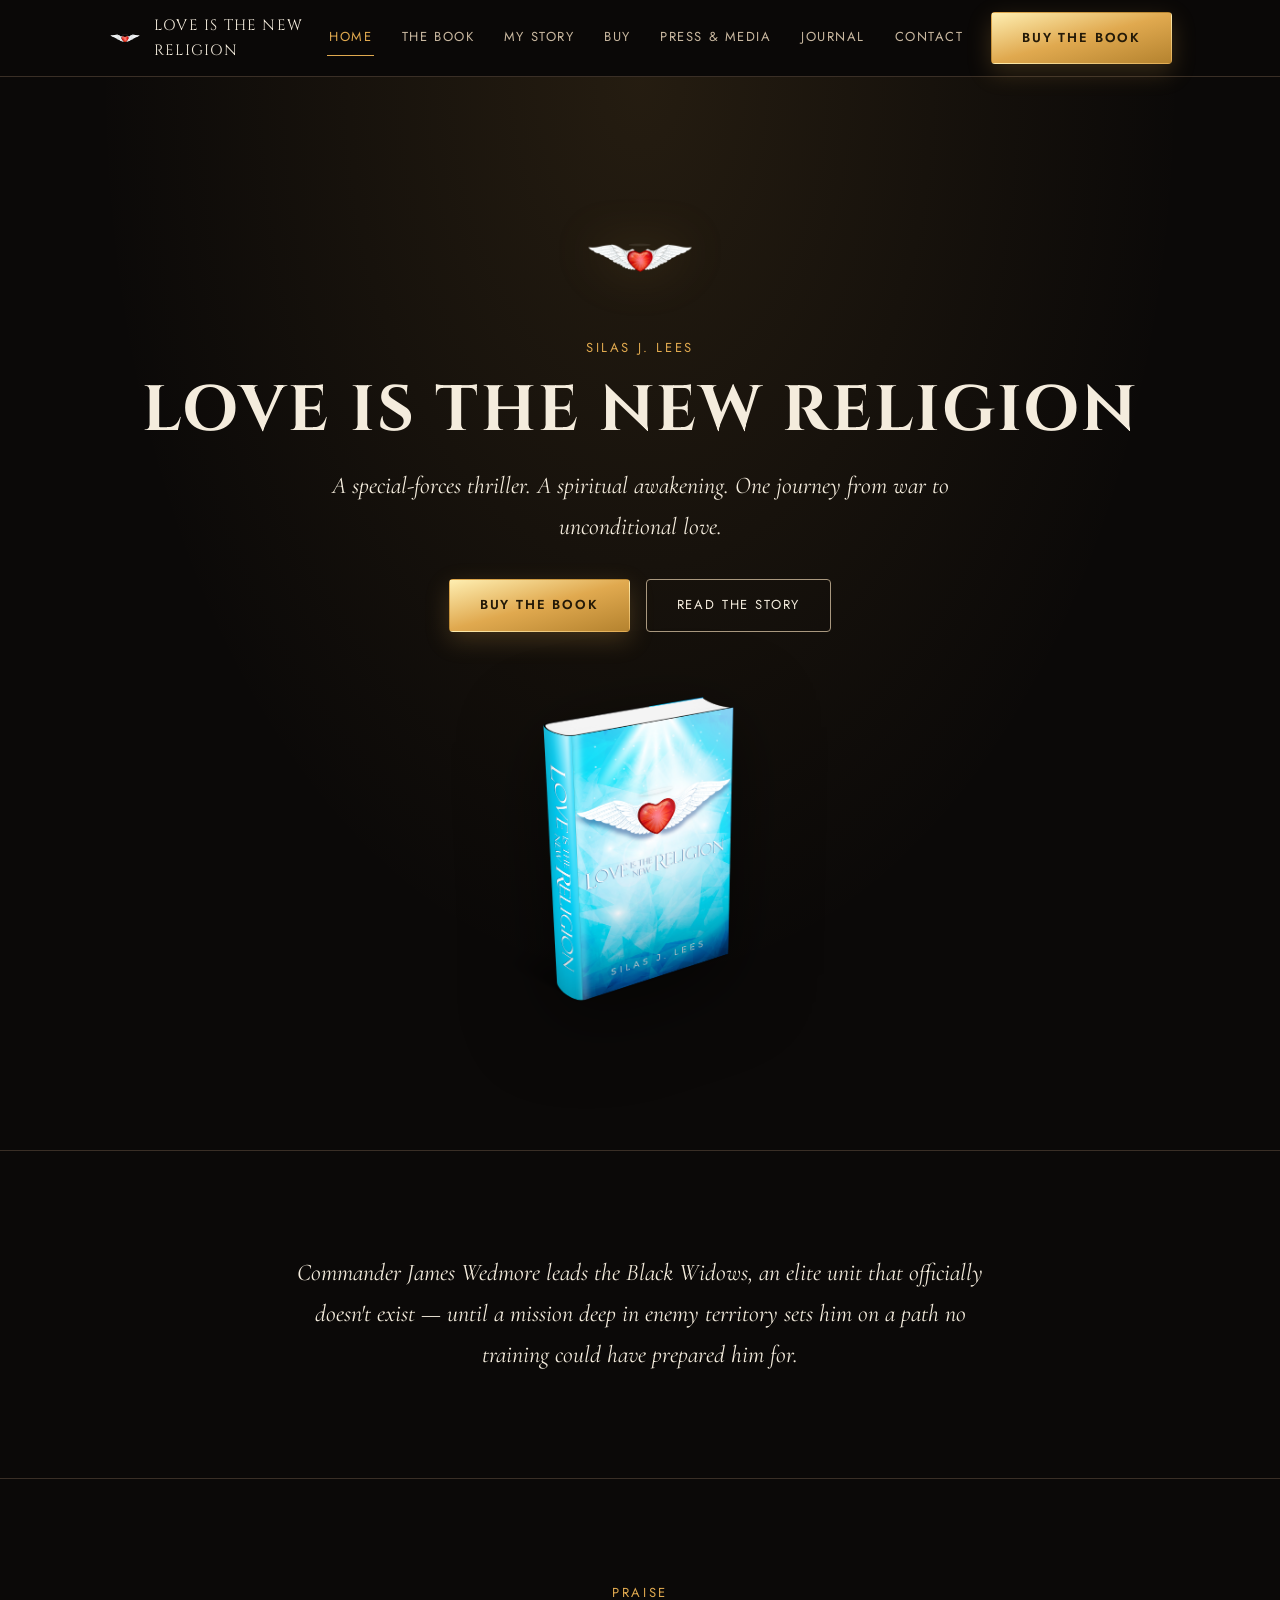
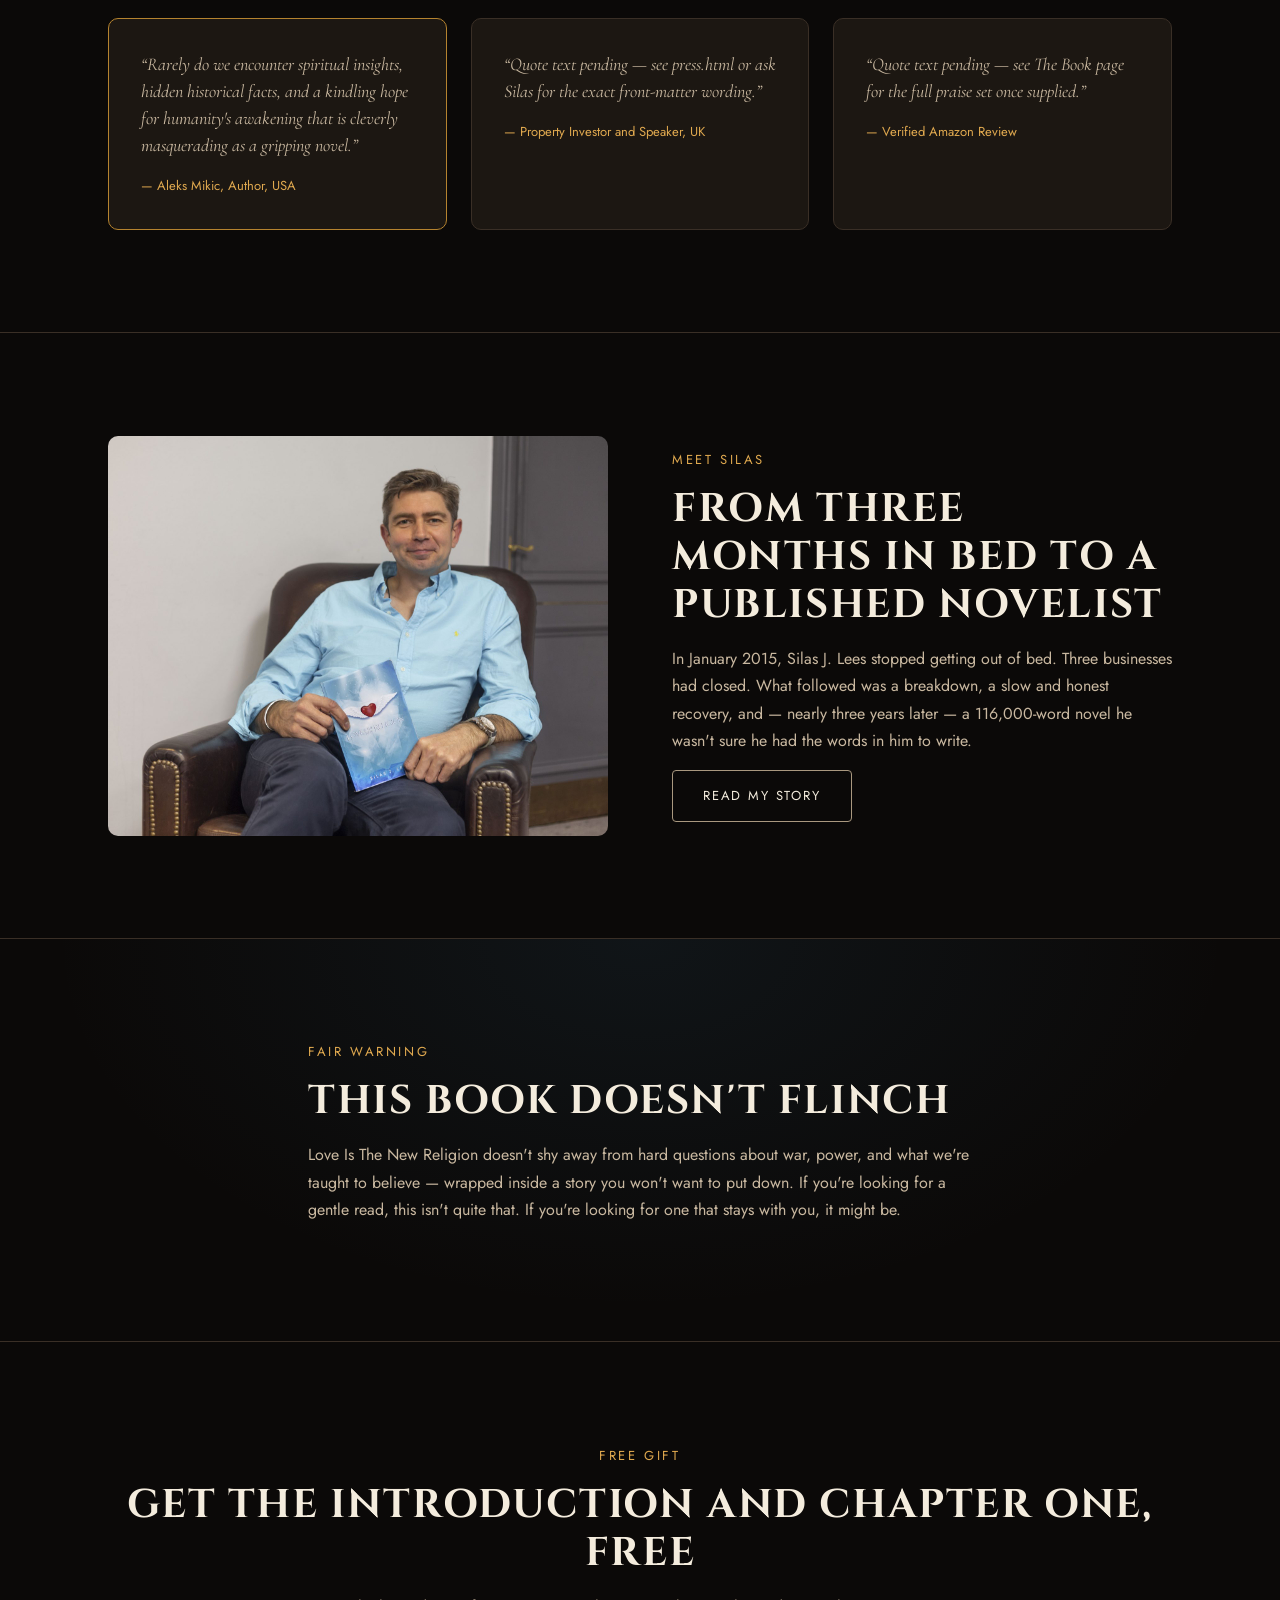
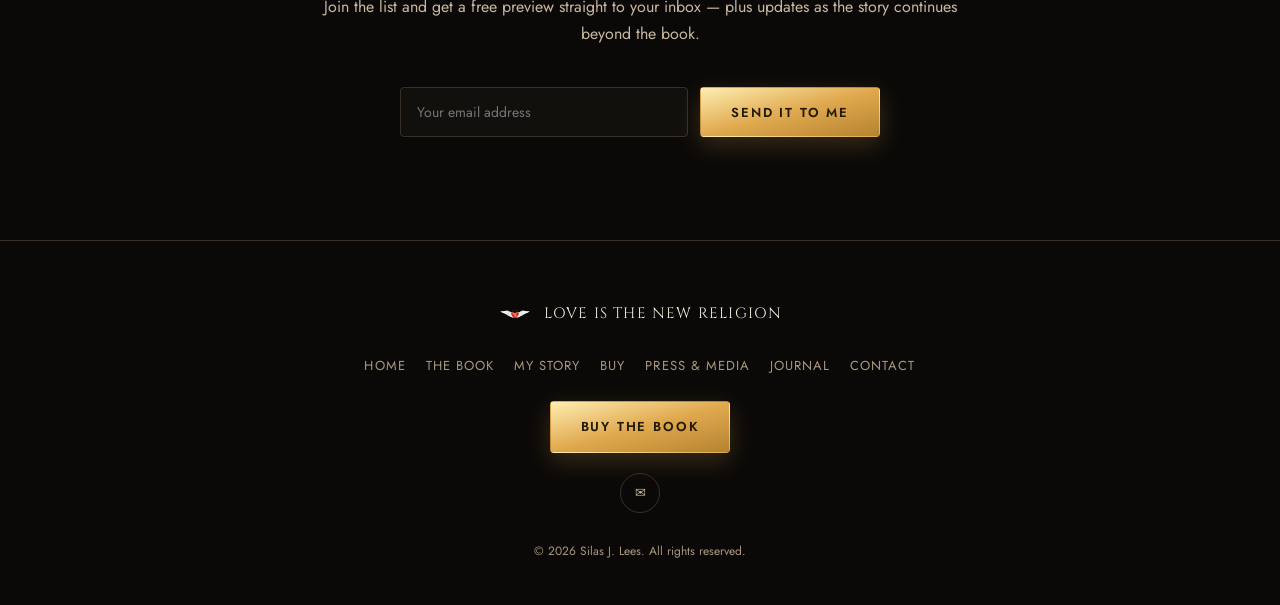
==== index.html @ fae189df "Build initial 6-page site: home, book, story, buy, press, journal, contact" ====
<!DOCTYPE html>
<html lang="en">
<head>
<meta charset="UTF-8">
<meta name="viewport" content="width=device-width, initial-scale=1.0">
<title>Love Is The New Religion — Silas J. Lees</title>
<meta name="description" content="A special-forces thriller. A spiritual awakening. One journey from war to unconditional love. Read the author's story and get the book.">
<link rel="icon" type="image/png" href="assets/img/logo-icon.png">
<link rel="preconnect" href="https://fonts.googleapis.com">
<link rel="preconnect" href="https://fonts.gstatic.com" crossorigin>
<link href="https://fonts.googleapis.com/css2?family=Cinzel:wght@500;600;700&family=Cormorant+Garamond:ital,wght@0,400;0,600;1,400;1,500&family=Jost:wght@400;500;600&display=swap" rel="stylesheet">
<link rel="stylesheet" href="assets/css/style.css">
</head>
<body>
<header class="site-header">
  <div class="wrap">
    <a href="index.html" class="brand">
      <img src="assets/img/logo-icon.png" alt="Winged Heart emblem">
      Love Is The New Religion
    </a>
    <nav class="main-nav">
      <a href="index.html" class="active">Home</a>
      <a href="the-book.html">The Book</a>
      <a href="my-story.html">My Story</a>
      <a href="buy.html">Buy</a>
      <a href="press.html">Press & Media</a>
      <a href="journal.html">Journal</a>
      <a href="contact.html">Contact</a>
      <a href="buy.html" class="btn btn-primary nav-cta">Buy the Book</a>
    </nav>
    <button class="nav-toggle" aria-label="Toggle menu" aria-expanded="false">&#9776;</button>
  </div>
</header>


<section class="hero">
  <div class="wrap">
    <img src="assets/img/logo-icon.png" alt="Winged Heart emblem" class="hero-mark">
    <p class="eyebrow">Silas J. Lees</p>
    <h1>Love Is The New Religion</h1>
    <p class="lead">A special-forces thriller. A spiritual awakening. One journey from war to unconditional love.</p>
    <div class="hero-actions">
      <a href="buy.html" class="btn btn-primary">Buy the Book</a>
      <a href="my-story.html" class="btn btn-secondary">Read the Story</a>
    </div>
    <img src="assets/img/book-cover-3d.png" alt="Love Is The New Religion — book cover" class="hero-cover">
  </div>
</section>

<section class="section">
  <div class="wrap" style="text-align:center;max-width:800px;margin:0 auto;">
    <p class="lead" style="margin:0;">Commander James Wedmore leads the Black Widows, an elite unit that officially doesn't exist &mdash; until a mission deep in enemy territory sets him on a path no training could have prepared him for.</p>
  </div>
</section>

<section class="section">
  <div class="wrap">
    <p class="eyebrow" style="text-align:center;">Praise</p>
    <div class="grid grid-3">
      <div class="card card-gold quote-card">
        <p class="editorial">&ldquo;Rarely do we encounter spiritual insights, hidden historical facts, and a kindling hope for humanity's awakening that is cleverly masquerading as a gripping novel.&rdquo;</p>
        <p class="attr">&mdash; Aleks Mikic, Author, USA</p>
      </div>
      <div class="card quote-card">
        <!-- TODO: paste the exact wording of the second front-matter blurb here -->
        <p class="editorial">&ldquo;Quote text pending &mdash; see press.html or ask Silas for the exact front-matter wording.&rdquo;</p>
        <p class="attr">&mdash; Property Investor and Speaker, UK</p>
      </div>
      <div class="card quote-card">
        <!-- TODO: paste one of the verified Amazon review quotes here (Jo Lomax / Suzy / Alex / emmacam3) -->
        <p class="editorial">&ldquo;Quote text pending &mdash; see The Book page for the full praise set once supplied.&rdquo;</p>
        <p class="attr">&mdash; Verified Amazon Review</p>
      </div>
    </div>
  </div>
</section>

<section class="section">
  <div class="wrap two-col">
    <div class="two-col-img">
      <img src="assets/img/author-photo-color.jpg" alt="Silas J. Lees">
    </div>
    <div>
      <p class="eyebrow">Meet Silas</p>
      <h2>From Three Months in Bed to a Published Novelist</h2>
      <p>In January 2015, Silas J. Lees stopped getting out of bed. Three businesses had closed. What followed was a breakdown, a slow and honest recovery, and &mdash; nearly three years later &mdash; a 116,000-word novel he wasn't sure he had the words in him to write.</p>
      <a href="my-story.html" class="btn btn-secondary">Read My Story</a>
    </div>
  </div>
</section>

<section class="section awakening-wash">
  <div class="wrap" style="max-width:760px;">
    <p class="eyebrow">Fair Warning</p>
    <h2>This Book Doesn't Flinch</h2>
    <p>Love Is The New Religion doesn't shy away from hard questions about war, power, and what we're taught to believe &mdash; wrapped inside a story you won't want to put down. If you're looking for a gentle read, this isn't quite that. If you're looking for one that stays with you, it might be.</p>
  </div>
</section>

<section class="section">
  <div class="wrap" style="text-align:center;">
    <p class="eyebrow">Free Gift</p>
    <h2>Get the Introduction and Chapter One, Free</h2>
    <p class="section-sub" style="margin-left:auto;margin-right:auto;">Join the list and get a free preview straight to your inbox &mdash; plus updates as the story continues beyond the book.</p>
    <form class="signup" data-signup style="margin:0 auto;">
      <input type="email" name="email" placeholder="Your email address" required aria-label="Email address">
      <button type="submit" class="btn btn-primary">Send It to Me</button>
      <p class="form-success">Thank you &mdash; check your inbox shortly.</p>
    </form>
  </div>
</section>
<footer class="site-footer">
  <div class="wrap">
    <a href="index.html" class="brand">
      <img src="assets/img/logo-icon.png" alt="Winged Heart emblem">
      Love Is The New Religion
    </a>
    <nav class="footer-nav">
      <a href="index.html">Home</a>
      <a href="the-book.html">The Book</a>
      <a href="my-story.html">My Story</a>
      <a href="buy.html">Buy</a>
      <a href="press.html">Press & Media</a>
      <a href="journal.html">Journal</a>
      <a href="contact.html">Contact</a>
    </nav>
    <div class="footer-cta">
      <a href="buy.html" class="btn btn-primary">Buy the Book</a>
    </div>
    <div class="social-links">
      <!-- TODO: add real social links once Silas is active on any platforms -->
      <a href="mailto:love@loveisthenewreligion.com" aria-label="Email">&#9993;</a>
    </div>
    <p class="footer-meta" style="margin-top:28px;">&copy; <span id="year"></span> Silas J. Lees. All rights reserved.</p>
  </div>
</footer>
<script>document.getElementById('year').textContent = new Date().getFullYear();</script>
<script src="assets/js/main.js"></script>
</body>
</html>
---- assets/css/style.css ----
/* ==========================================================================
   Love Is The New Religion — Design System
   Palette, type, and component tokens per LITNR Design System spec.
   ========================================================================== */

:root {
  /* Ink / base */
  --ink-900: #0B0908;
  --ink-800: #12100D;
  --ink-700: #1C1712;
  --ink-500: #3A2F26;

  /* Gold */
  --gold-100: #FEEEB1;
  --gold-400: #E0A94F;
  --gold-700: #B5832F;
  --gold-gradient: linear-gradient(165deg, var(--gold-100), var(--gold-400), var(--gold-700));

  /* Accents */
  --ember: #8E1B2E;
  --ember-light: #B23A4E;
  --awakening-blue: #3E7EA6;

  /* Text */
  --cream: #F4ECDD;
  --taupe-300: #C9B8A0;
  --taupe-400: #A9987F;

  /* Type */
  --font-display: 'Cinzel', serif;
  --font-editorial: 'Cormorant Garamond', serif;
  --font-body: 'Jost', sans-serif;

  --container: 1160px;
}

* { box-sizing: border-box; }

html { scroll-behavior: smooth; }

body {
  margin: 0;
  background: var(--ink-900);
  color: var(--cream);
  font-family: var(--font-body);
  font-size: 16px;
  line-height: 1.7;
  -webkit-font-smoothing: antialiased;
}

img { max-width: 100%; display: block; }

a { color: inherit; text-decoration: none; }

.wrap {
  max-width: var(--container);
  margin: 0 auto;
  padding: 0 clamp(20px, 5vw, 48px);
}

.eyebrow {
  font-family: var(--font-body);
  font-size: 13px;
  letter-spacing: 0.2em;
  color: var(--gold-400);
  text-transform: uppercase;
  margin: 0 0 14px;
}

h1, h2, h3 {
  font-family: var(--font-display);
  letter-spacing: 0.04em;
  text-transform: uppercase;
  color: var(--cream);
  margin: 0 0 16px;
  line-height: 1.2;
}

h1 { font-size: clamp(34px, 6vw, 64px); }
h2 { font-size: clamp(26px, 3.4vw, 40px); }
h3 { font-size: clamp(19px, 2.2vw, 24px); }

.editorial {
  font-family: var(--font-editorial);
  font-style: italic;
  color: var(--taupe-300);
  line-height: 1.5;
}

p { color: var(--taupe-300); }
p.lead {
  font-family: var(--font-editorial);
  font-style: italic;
  font-size: clamp(19px, 2.2vw, 24px);
  color: var(--cream);
}

/* ---------------- Header / Nav ---------------- */

.site-header {
  position: sticky;
  top: 0;
  z-index: 100;
  background: rgba(11, 9, 8, 0.92);
  backdrop-filter: blur(8px);
  border-bottom: 1px solid var(--ink-500);
}

.site-header .wrap {
  display: flex;
  align-items: center;
  justify-content: space-between;
  height: 76px;
}

.brand {
  display: flex;
  align-items: center;
  gap: 12px;
  font-family: var(--font-display);
  letter-spacing: 0.08em;
  color: var(--cream);
  font-size: 15px;
  text-transform: uppercase;
}
.brand img { height: 34px; width: auto; }

.main-nav {
  display: flex;
  align-items: center;
  gap: clamp(14px, 2vw, 28px);
}

.main-nav a:not(.btn) {
  font-size: 13px;
  letter-spacing: 0.12em;
  text-transform: uppercase;
  color: var(--taupe-300);
  padding: 6px 2px;
  border-bottom: 1px solid transparent;
  transition: color .2s ease, border-color .2s ease;
  white-space: nowrap;
}
.main-nav a:not(.btn):hover,
.main-nav a.active:not(.btn) {
  color: var(--gold-400);
  border-color: var(--gold-400);
}

.nav-toggle {
  display: none;
  background: none;
  border: 1px solid var(--ink-500);
  border-radius: 6px;
  color: var(--cream);
  width: 42px;
  height: 42px;
  align-items: center;
  justify-content: center;
  font-size: 20px;
  cursor: pointer;
}

/* ---------------- Buttons ---------------- */

.btn {
  display: inline-flex;
  align-items: center;
  justify-content: center;
  gap: 8px;
  padding: 14px 30px;
  font-family: var(--font-body);
  font-size: 13px;
  letter-spacing: 0.14em;
  text-transform: uppercase;
  border-radius: 4px;
  cursor: pointer;
  border: 1px solid transparent;
  transition: transform .15s ease, box-shadow .15s ease, opacity .15s ease;
  white-space: nowrap;
}
.btn:hover { transform: translateY(-1px); }

.btn-primary {
  background: var(--gold-gradient);
  color: #241a08;
  font-weight: 600;
  box-shadow: 0 8px 24px rgba(224, 169, 79, 0.22);
}
.btn-secondary {
  background: transparent;
  color: var(--cream);
  border-color: var(--taupe-400);
}
.btn-secondary:hover { border-color: var(--gold-400); color: var(--gold-400); }
.btn-ghost {
  background: transparent;
  color: var(--gold-400);
  border-color: var(--gold-400);
}
.btn-ember {
  background: var(--ember);
  color: var(--cream);
}
.btn-block { width: 100%; }

/* ---------------- Sections / Cards ---------------- */

.section {
  padding: clamp(56px, 8vw, 104px) 0;
  border-top: 1px solid var(--ink-500);
}
.section:first-of-type { border-top: none; }
.section-tight { padding: clamp(32px, 5vw, 56px) 0; }

.section-sub {
  max-width: 640px;
  margin: 0 0 40px;
}

.card {
  background: var(--ink-700);
  border: 1px solid var(--ink-500);
  border-radius: 10px;
  padding: 32px;
}
.card-gold { border-color: var(--gold-700); }

.grid {
  display: grid;
  gap: 24px;
}
.grid-2 { grid-template-columns: repeat(auto-fit, minmax(280px, 1fr)); }
.grid-3 { grid-template-columns: repeat(auto-fit, minmax(240px, 1fr)); }
.grid-4 { grid-template-columns: repeat(auto-fit, minmax(200px, 1fr)); }

.badge {
  display: inline-flex;
  align-items: center;
  padding: 6px 14px;
  border: 1px solid var(--gold-400);
  color: var(--gold-400);
  font-size: 11px;
  letter-spacing: 0.14em;
  text-transform: uppercase;
  border-radius: 100px;
}
.badge-ember { border-color: var(--ember-light); color: var(--ember-light); }

.quote-card p.editorial { font-size: 18px; margin: 0 0 16px; }
.quote-card .attr { font-size: 13px; color: var(--gold-400); margin: 0; }

/* ---------------- Hero ---------------- */

.hero {
  position: relative;
  padding: clamp(64px, 10vw, 120px) 0 clamp(48px, 8vw, 80px);
  text-align: center;
  overflow: hidden;
  background: radial-gradient(ellipse at 50% 0%, rgba(224,169,79,0.12), transparent 60%);
}
.hero-mark { width: 120px; margin: 0 auto 20px; filter: drop-shadow(0 0 24px rgba(224,169,79,0.18)); }
.hero-cover { max-width: 320px; margin: 32px auto 0; filter: drop-shadow(0 20px 40px rgba(0,0,0,0.5)); }
.hero-actions { display: flex; gap: 16px; justify-content: center; flex-wrap: wrap; margin-top: 32px; }
.hero p.lead { max-width: 640px; margin: 0 auto 8px; }

/* ---------------- Page hero (inner pages) ---------------- */

.page-hero {
  padding: clamp(56px, 8vw, 88px) 0 clamp(40px, 6vw, 56px);
  text-align: center;
  border-bottom: 1px solid var(--ink-500);
}
.page-hero p.lead { max-width: 620px; margin: 0 auto; }

/* ---------------- Forms ---------------- */

.signup {
  display: flex;
  gap: 12px;
  flex-wrap: wrap;
  max-width: 480px;
}
.signup input[type="email"],
.signup input[type="text"],
input.field, textarea.field {
  flex: 1;
  min-width: 200px;
  padding: 14px 16px;
  background: var(--ink-800);
  border: 1px solid var(--ink-500);
  border-radius: 4px;
  color: var(--cream);
  font-family: var(--font-body);
  font-size: 14px;
}
textarea.field { width: 100%; min-height: 140px; resize: vertical; }
.signup input:focus, input.field:focus, textarea.field:focus {
  outline: none;
  border-color: var(--gold-400);
}
.form-row { margin-bottom: 16px; }
.form-note { font-size: 13px; color: var(--taupe-400); margin-top: 10px; }
.form-success {
  display: none;
  color: var(--gold-400);
  font-size: 14px;
  margin-top: 12px;
}

/* ---------------- Region toggle ---------------- */

.region-toggle {
  display: inline-flex;
  border: 1px solid var(--ink-500);
  border-radius: 100px;
  padding: 4px;
  margin: 0 auto 32px;
}
.region-toggle button {
  background: none;
  border: none;
  color: var(--taupe-400);
  padding: 8px 22px;
  border-radius: 100px;
  font-family: var(--font-body);
  font-size: 13px;
  letter-spacing: 0.1em;
  text-transform: uppercase;
  cursor: pointer;
}
.region-toggle button.active {
  background: var(--gold-gradient);
  color: #241a08;
  font-weight: 600;
}
.region-panel { display: none; }
.region-panel.active { display: block; }

/* ---------------- Footer ---------------- */

.site-footer {
  border-top: 1px solid var(--ink-500);
  padding: 56px 0 32px;
  text-align: center;
}
.site-footer .brand { justify-content: center; margin-bottom: 20px; }
.footer-nav {
  display: flex;
  justify-content: center;
  flex-wrap: wrap;
  gap: 20px;
  margin: 24px 0;
}
.footer-nav a { font-size: 13px; color: var(--taupe-400); letter-spacing: 0.08em; text-transform: uppercase; }
.footer-nav a:hover { color: var(--gold-400); }
.footer-meta { font-size: 12px; color: var(--taupe-400); }
.footer-cta { margin-top: 8px; }

/* ---------------- Misc content patterns ---------------- */

.two-col {
  display: grid;
  grid-template-columns: 1fr 1fr;
  gap: clamp(32px, 6vw, 64px);
  align-items: center;
}
.two-col.reverse .two-col-img { order: 2; }
.two-col-img img { border-radius: 10px; width: 100%; }

.content-note {
  background: var(--ink-700);
  border-left: 3px solid var(--gold-400);
  padding: 20px 24px;
  border-radius: 4px;
  font-size: 14px;
  color: var(--taupe-300);
}

.awakening-wash {
  background: radial-gradient(ellipse at 50% 0%, rgba(62,126,166,0.10), transparent 65%);
}

.press-item {
  display: flex;
  align-items: center;
  justify-content: space-between;
  gap: 16px;
  padding: 20px 0;
  border-bottom: 1px solid var(--ink-500);
}
.press-item:last-child { border-bottom: none; }
.press-item-name { font-family: var(--font-display); font-size: 15px; letter-spacing: 0.03em; text-transform: uppercase; color: var(--cream); }
.press-item-desc { font-size: 13px; color: var(--taupe-400); margin-top: 4px; }

.journal-post {
  padding: 24px 0;
  border-bottom: 1px solid var(--ink-500);
}
.journal-post:last-child { border-bottom: none; }
.journal-status {
  font-size: 11px;
  letter-spacing: 0.14em;
  text-transform: uppercase;
  color: var(--taupe-400);
}

.talking-point {
  padding: 18px 0;
  border-bottom: 1px solid var(--ink-500);
}
.talking-point:last-child { border-bottom: none; }
.talking-point .num {
  font-family: var(--font-display);
  color: var(--gold-400);
  font-size: 13px;
  margin-right: 10px;
}

.social-links { display: flex; gap: 16px; justify-content: center; margin-top: 20px; }
.social-links a {
  width: 40px; height: 40px;
  border: 1px solid var(--ink-500);
  border-radius: 100px;
  display: flex; align-items: center; justify-content: center;
  font-size: 13px;
  color: var(--taupe-300);
}
.social-links a:hover { border-color: var(--gold-400); color: var(--gold-400); }

/* ---------------- Responsive ---------------- */

@media (max-width: 860px) {
  .two-col { grid-template-columns: 1fr; }
  .two-col.reverse .two-col-img { order: 0; }
}

@media (max-width: 720px) {
  .main-nav {
    position: fixed;
    inset: 76px 0 0 0;
    background: var(--ink-900);
    flex-direction: column;
    align-items: flex-start;
    padding: 28px clamp(20px,5vw,48px);
    gap: 22px;
    transform: translateX(100%);
    transition: transform .25s ease;
    overflow-y: auto;
  }
  .main-nav.open { transform: translateX(0); }
  .main-nav a:not(.btn) { font-size: 16px; }
  .nav-toggle { display: flex; }
  .nav-cta { display: none; }
  .main-nav .nav-cta { display: inline-flex; margin-top: 12px; }
}
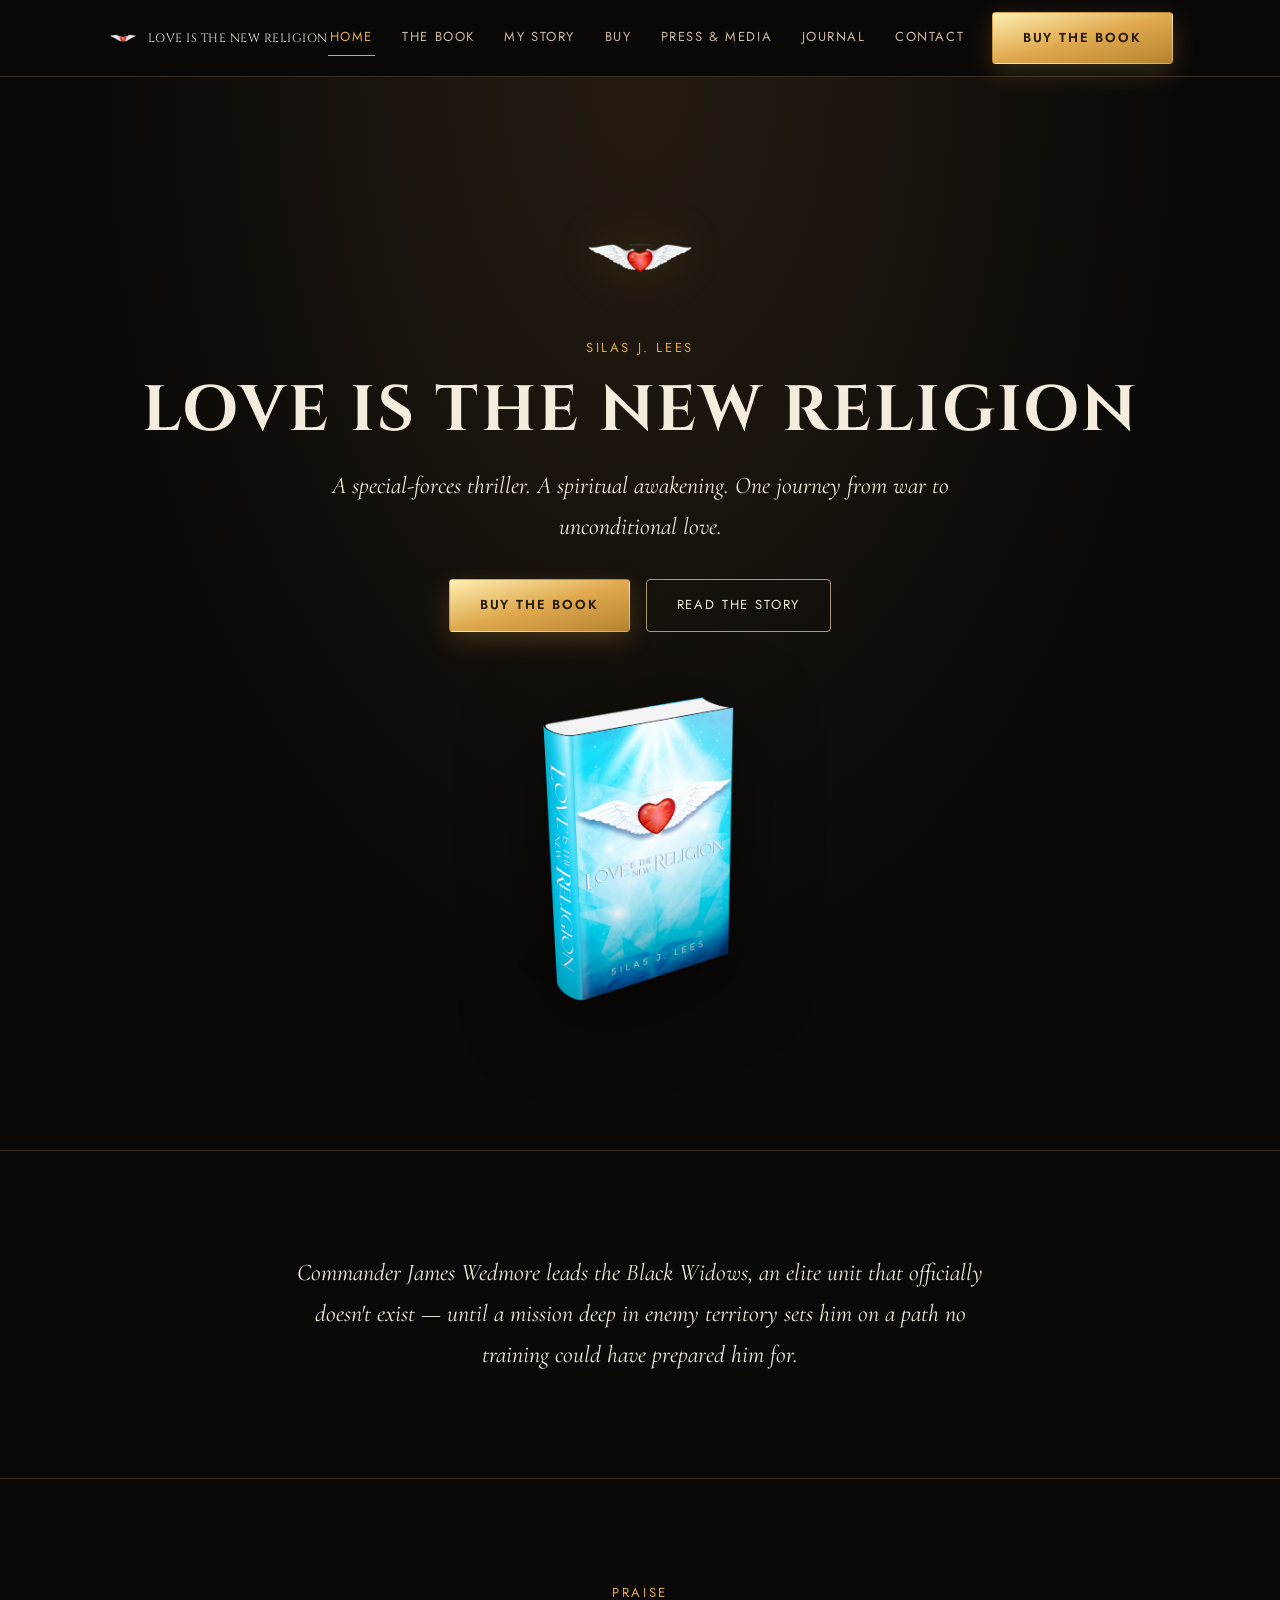
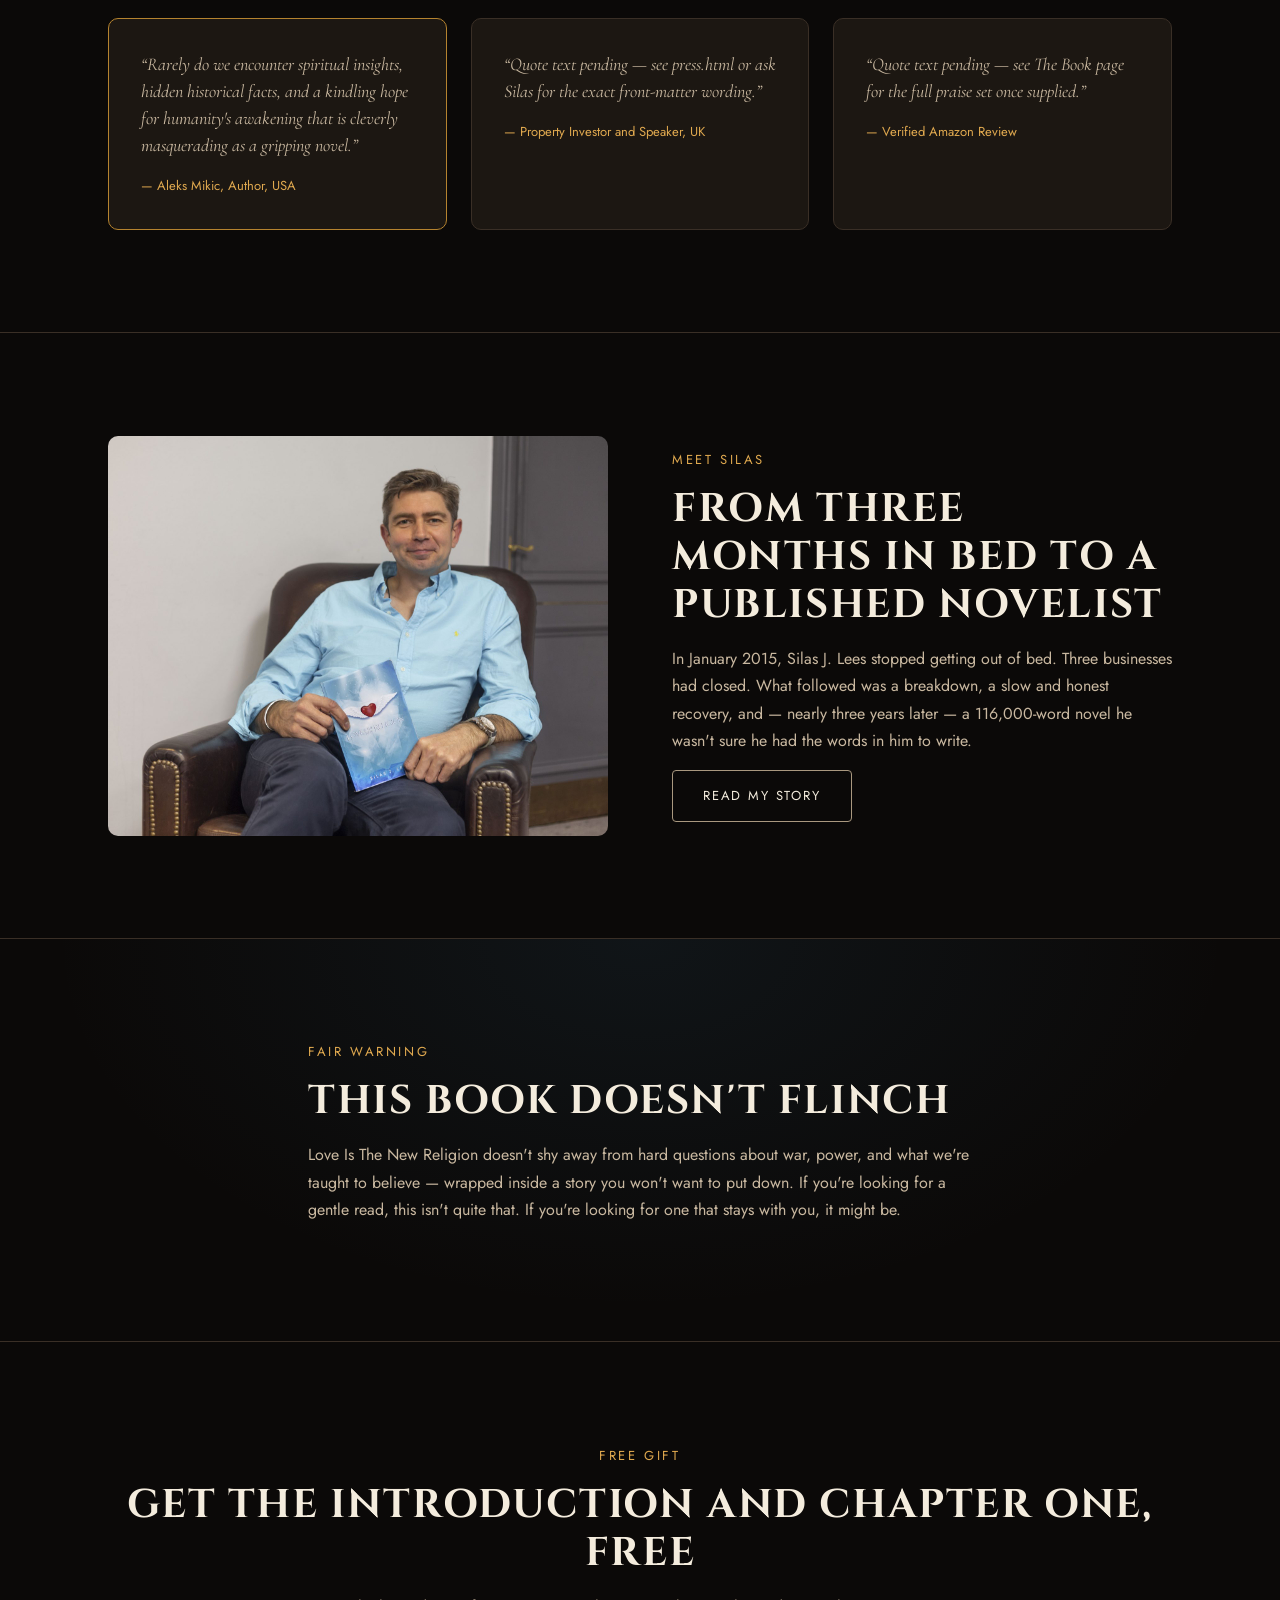
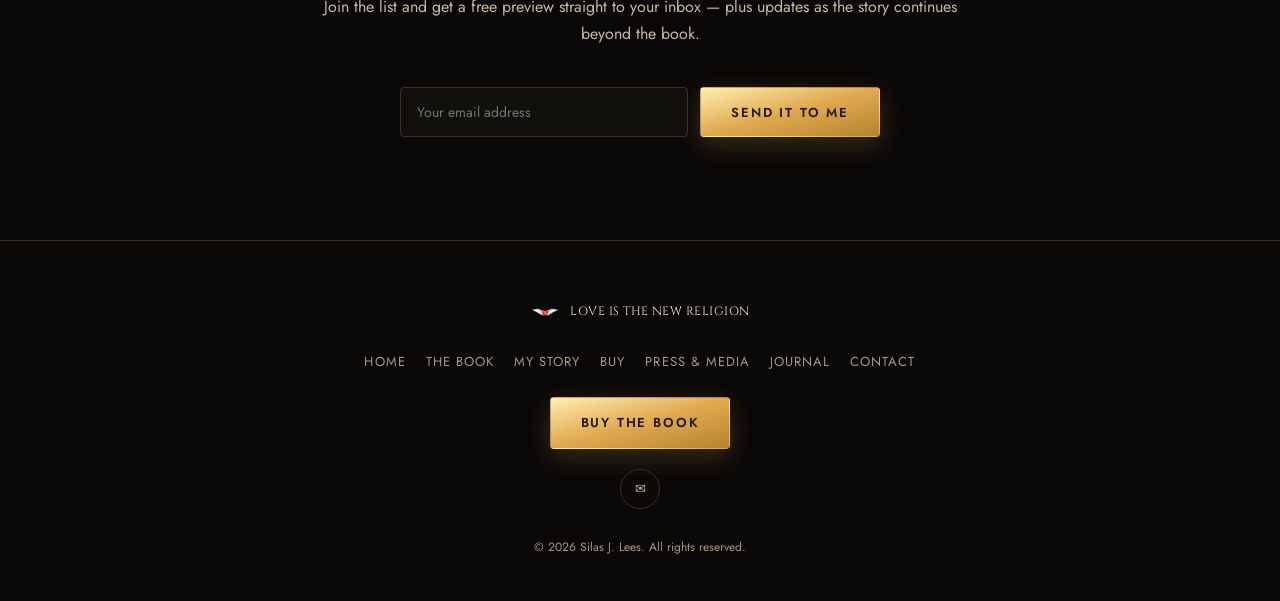
==== commit f96b6759: "Fix header brand text wrapping on narrower desktop widths" ====
--- a/index.html
+++ b/index.html
@@ -16,7 +16,7 @@
   <div class="wrap">
     <a href="index.html" class="brand">
       <img src="assets/img/logo-icon.png" alt="Winged Heart emblem">
-      Love Is The New Religion
+      <span class="brand-text">Love Is The New Religion</span>
     </a>
     <nav class="main-nav">
       <a href="index.html" class="active">Home</a>
--- a/assets/css/style.css
+++ b/assets/css/style.css
@@ -116,14 +116,20 @@
 .brand {
   display: flex;
   align-items: center;
-  gap: 12px;
+  gap: 10px;
   font-family: var(--font-display);
-  letter-spacing: 0.08em;
-  color: var(--cream);
-  font-size: 15px;
-  text-transform: uppercase;
-}
-.brand img { height: 34px; width: auto; }
+  letter-spacing: 0.04em;
+  color: var(--cream);
+  font-size: 12px;
+  text-transform: uppercase;
+  white-space: nowrap;
+  flex-shrink: 0;
+}
+.brand img { height: 30px; width: auto; flex-shrink: 0; }
+
+@media (max-width: 920px) {
+  .site-header .brand span.brand-text { display: none; }
+}
 
 .main-nav {
   display: flex;
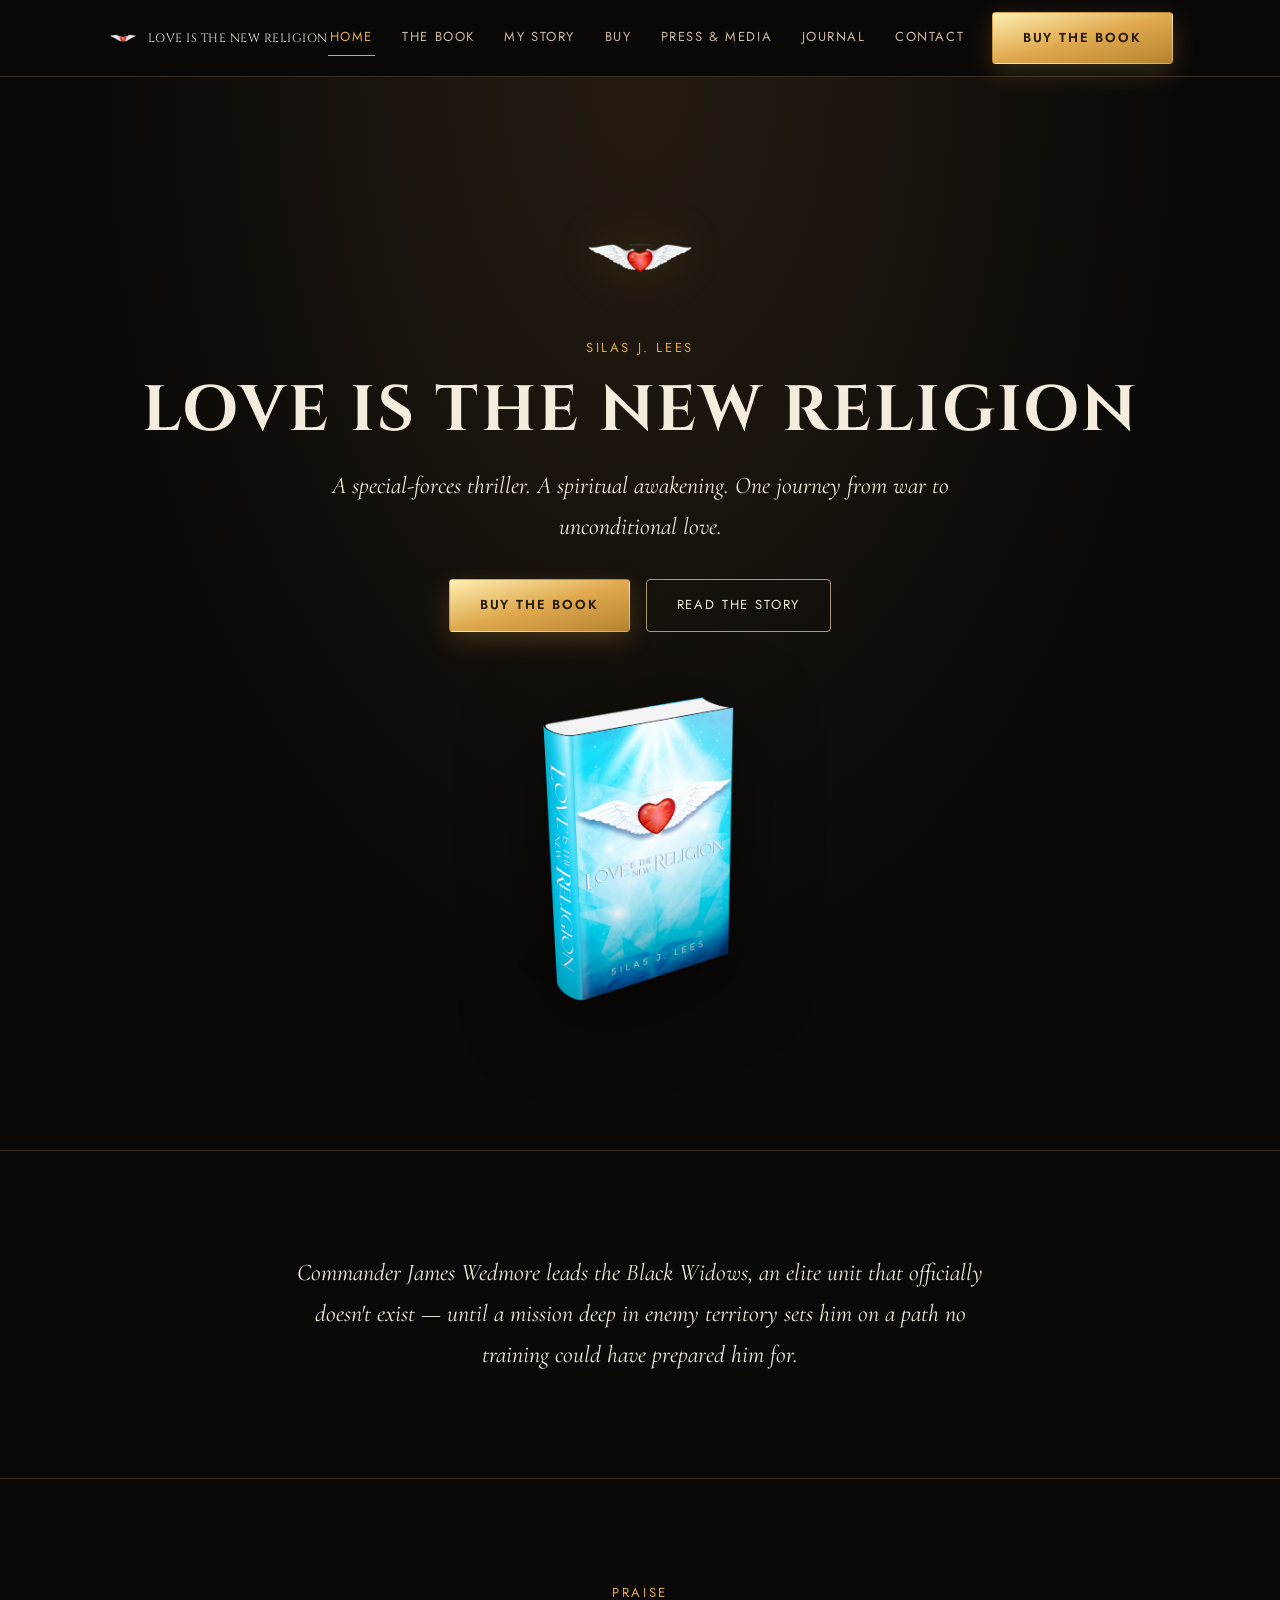
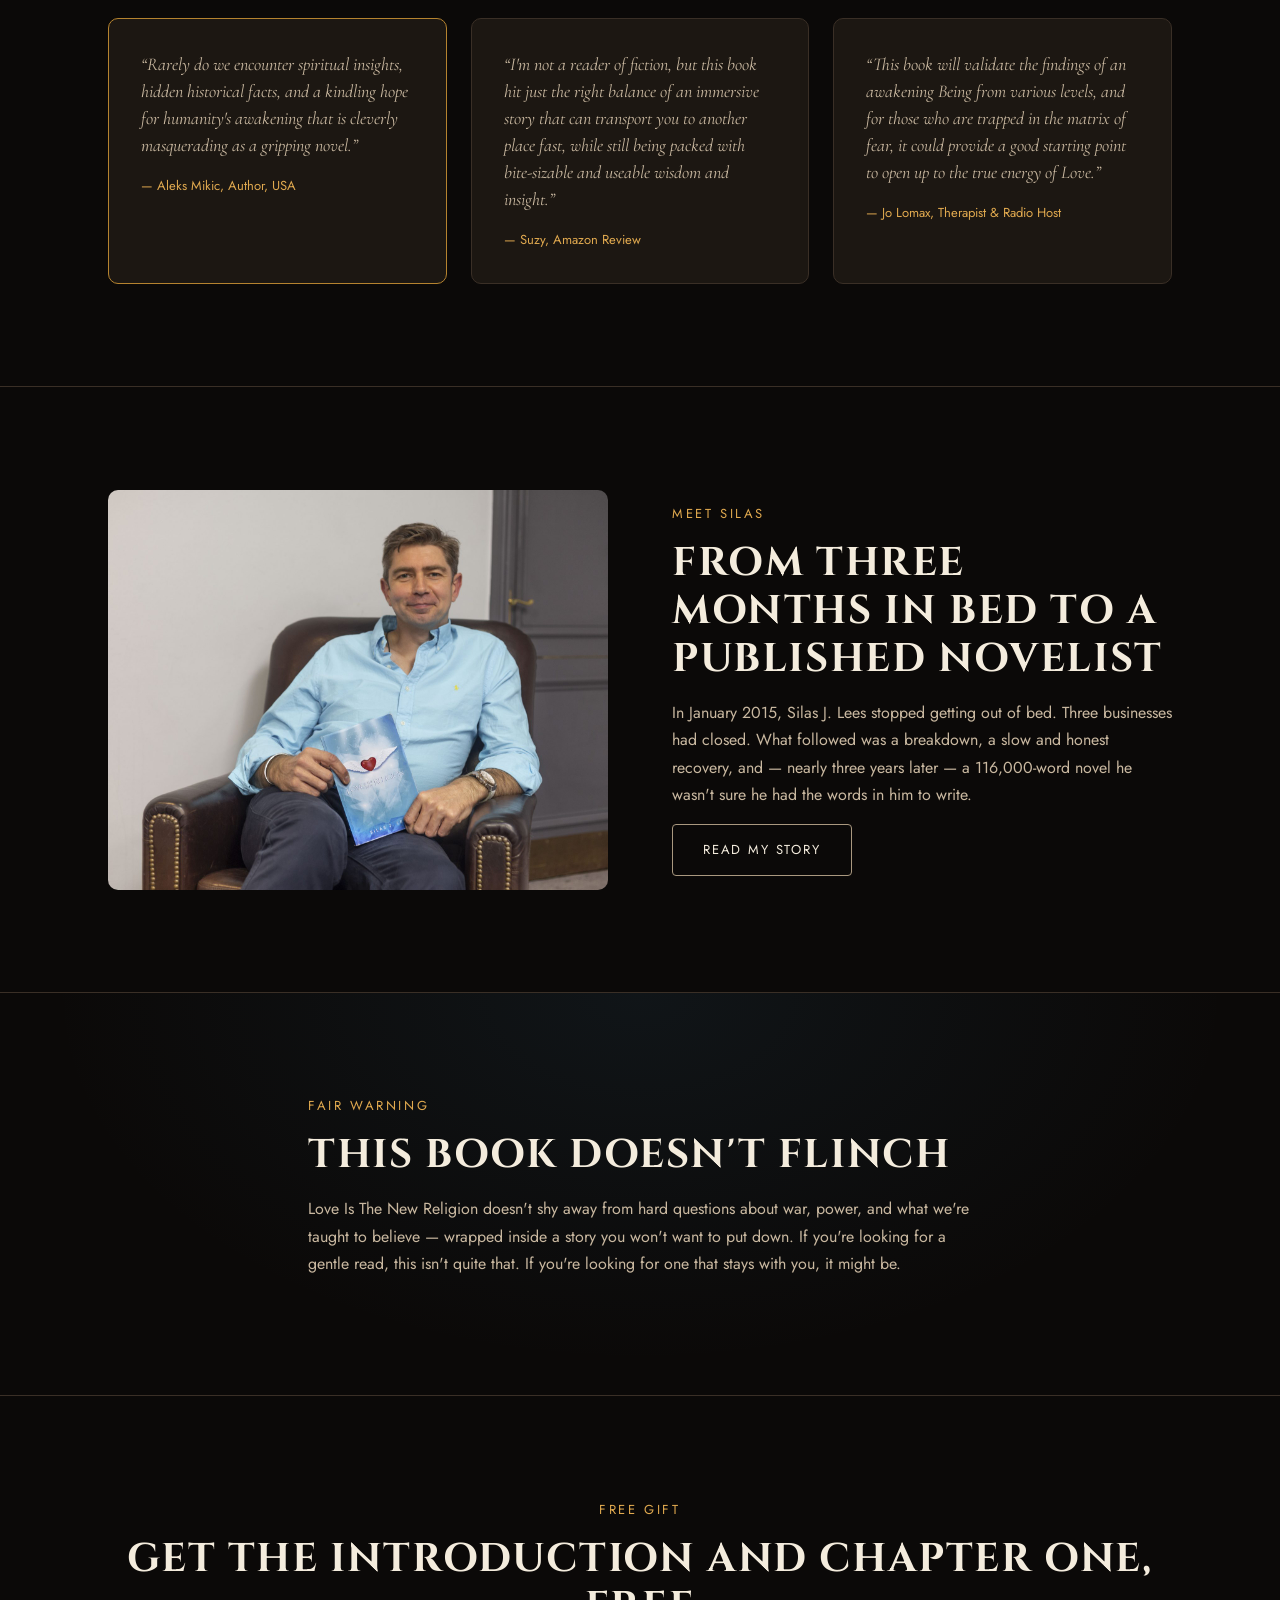
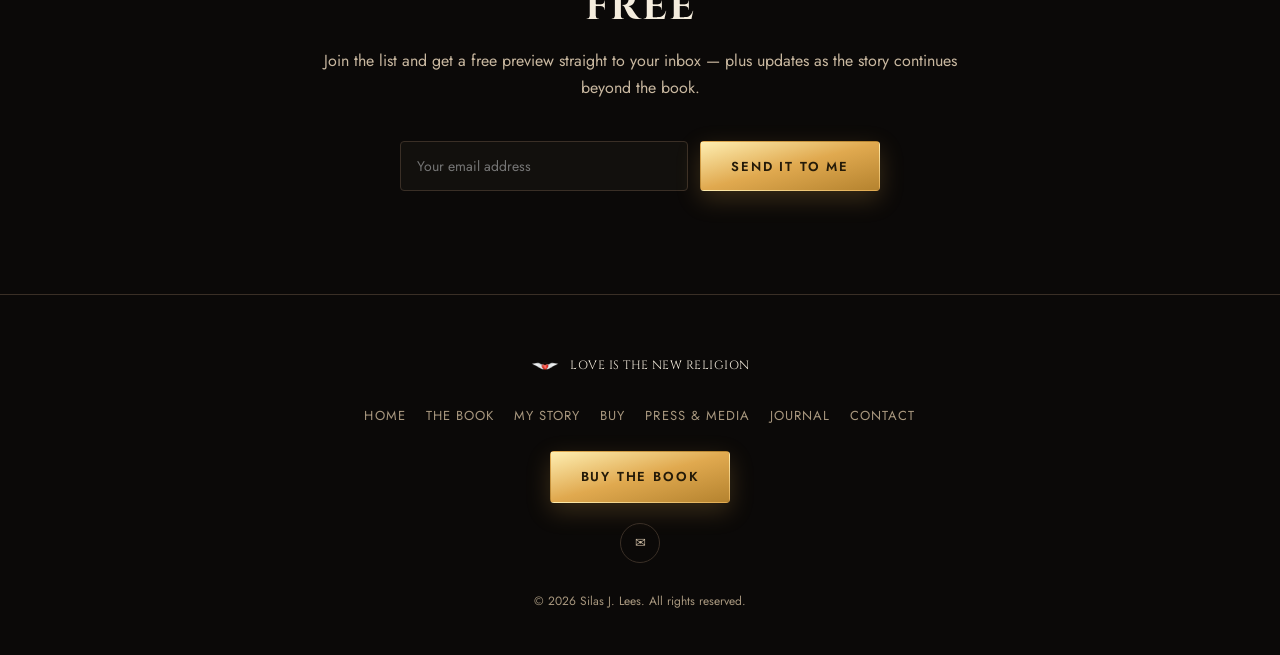
==== commit 33609f3d: "Add real Amazon review quotes and draft author bio + press Q&A" ====
--- a/index.html
+++ b/index.html
@@ -62,14 +62,12 @@
         <p class="attr">&mdash; Aleks Mikic, Author, USA</p>
       </div>
       <div class="card quote-card">
-        <!-- TODO: paste the exact wording of the second front-matter blurb here -->
-        <p class="editorial">&ldquo;Quote text pending &mdash; see press.html or ask Silas for the exact front-matter wording.&rdquo;</p>
-        <p class="attr">&mdash; Property Investor and Speaker, UK</p>
+        <p class="editorial">&ldquo;I'm not a reader of fiction, but this book hit just the right balance of an immersive story that can transport you to another place fast, while still being packed with bite-sizable and useable wisdom and insight.&rdquo;</p>
+        <p class="attr">&mdash; Suzy, Amazon Review</p>
       </div>
       <div class="card quote-card">
-        <!-- TODO: paste one of the verified Amazon review quotes here (Jo Lomax / Suzy / Alex / emmacam3) -->
-        <p class="editorial">&ldquo;Quote text pending &mdash; see The Book page for the full praise set once supplied.&rdquo;</p>
-        <p class="attr">&mdash; Verified Amazon Review</p>
+        <p class="editorial">&ldquo;This book will validate the findings of an awakening Being from various levels, and for those who are trapped in the matrix of fear, it could provide a good starting point to open up to the true energy of Love.&rdquo;</p>
+        <p class="attr">&mdash; Jo Lomax, Therapist &amp; Radio Host</p>
       </div>
     </div>
   </div>
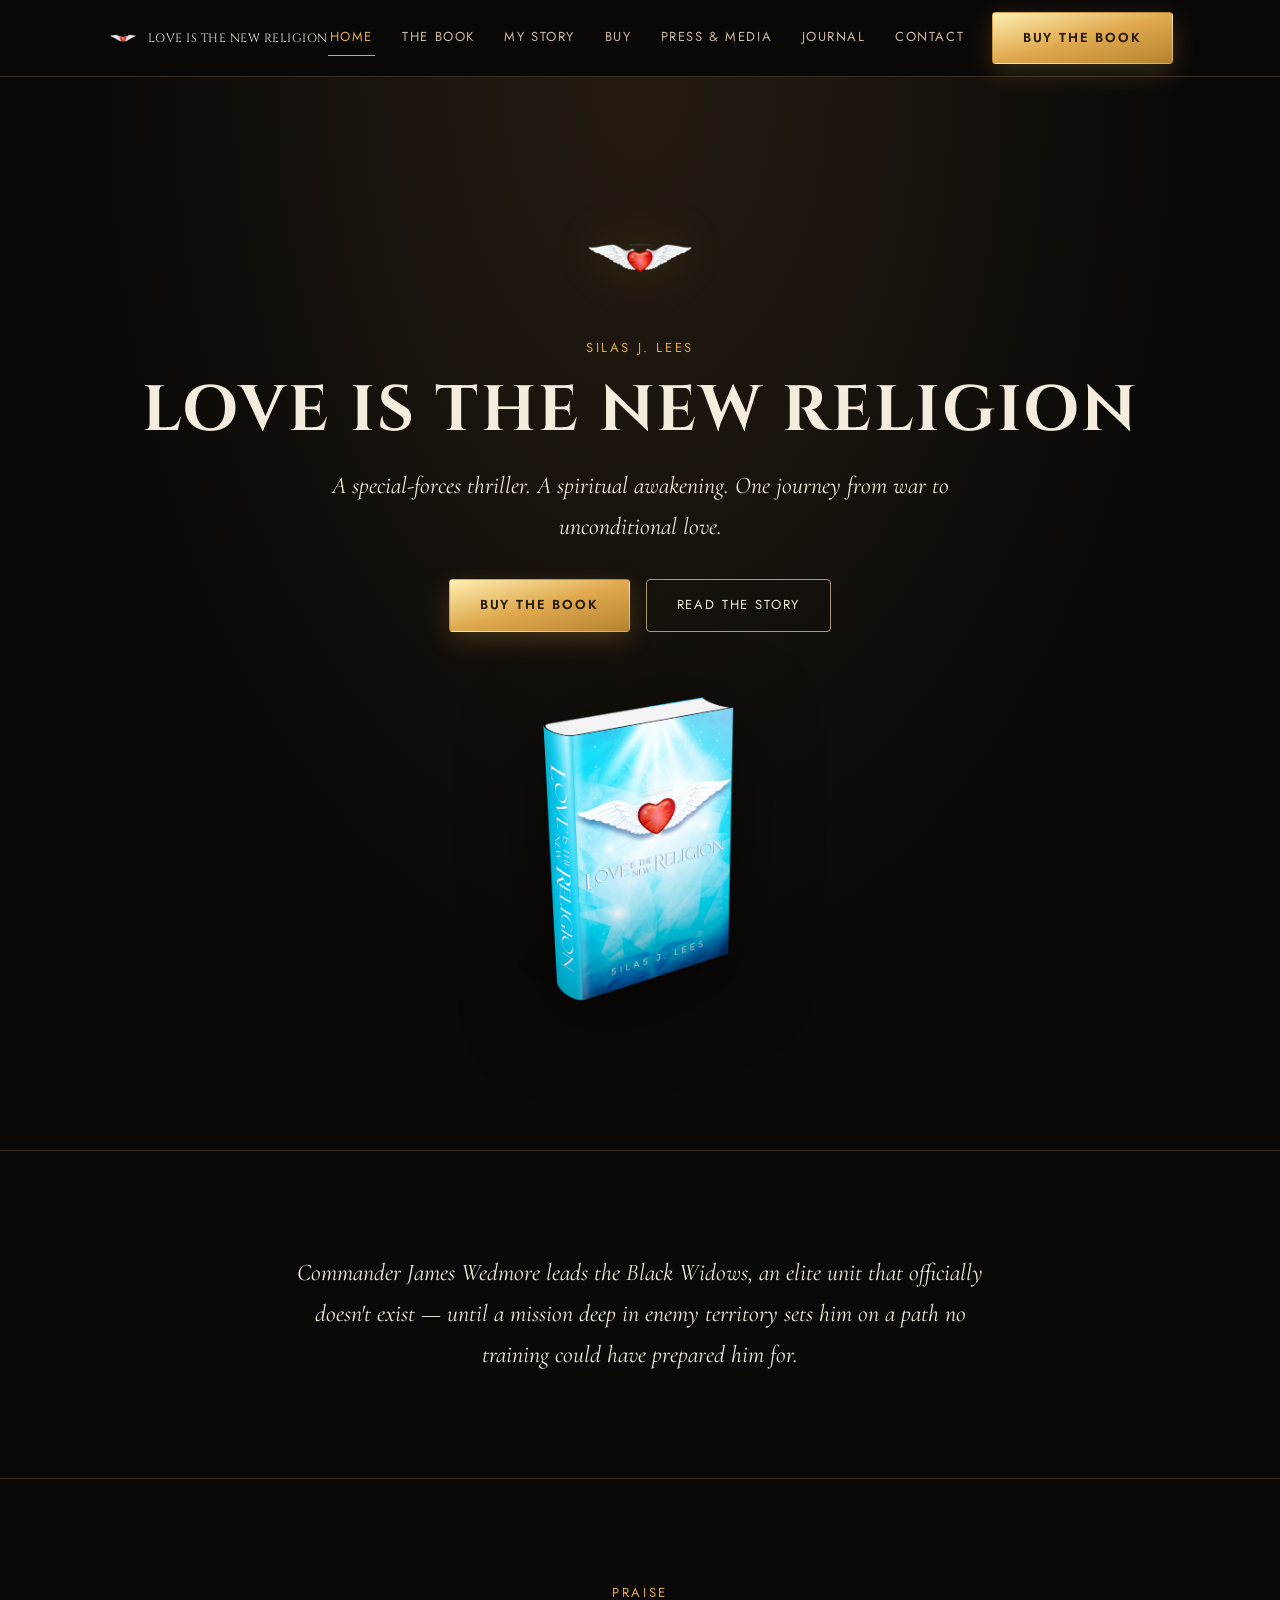
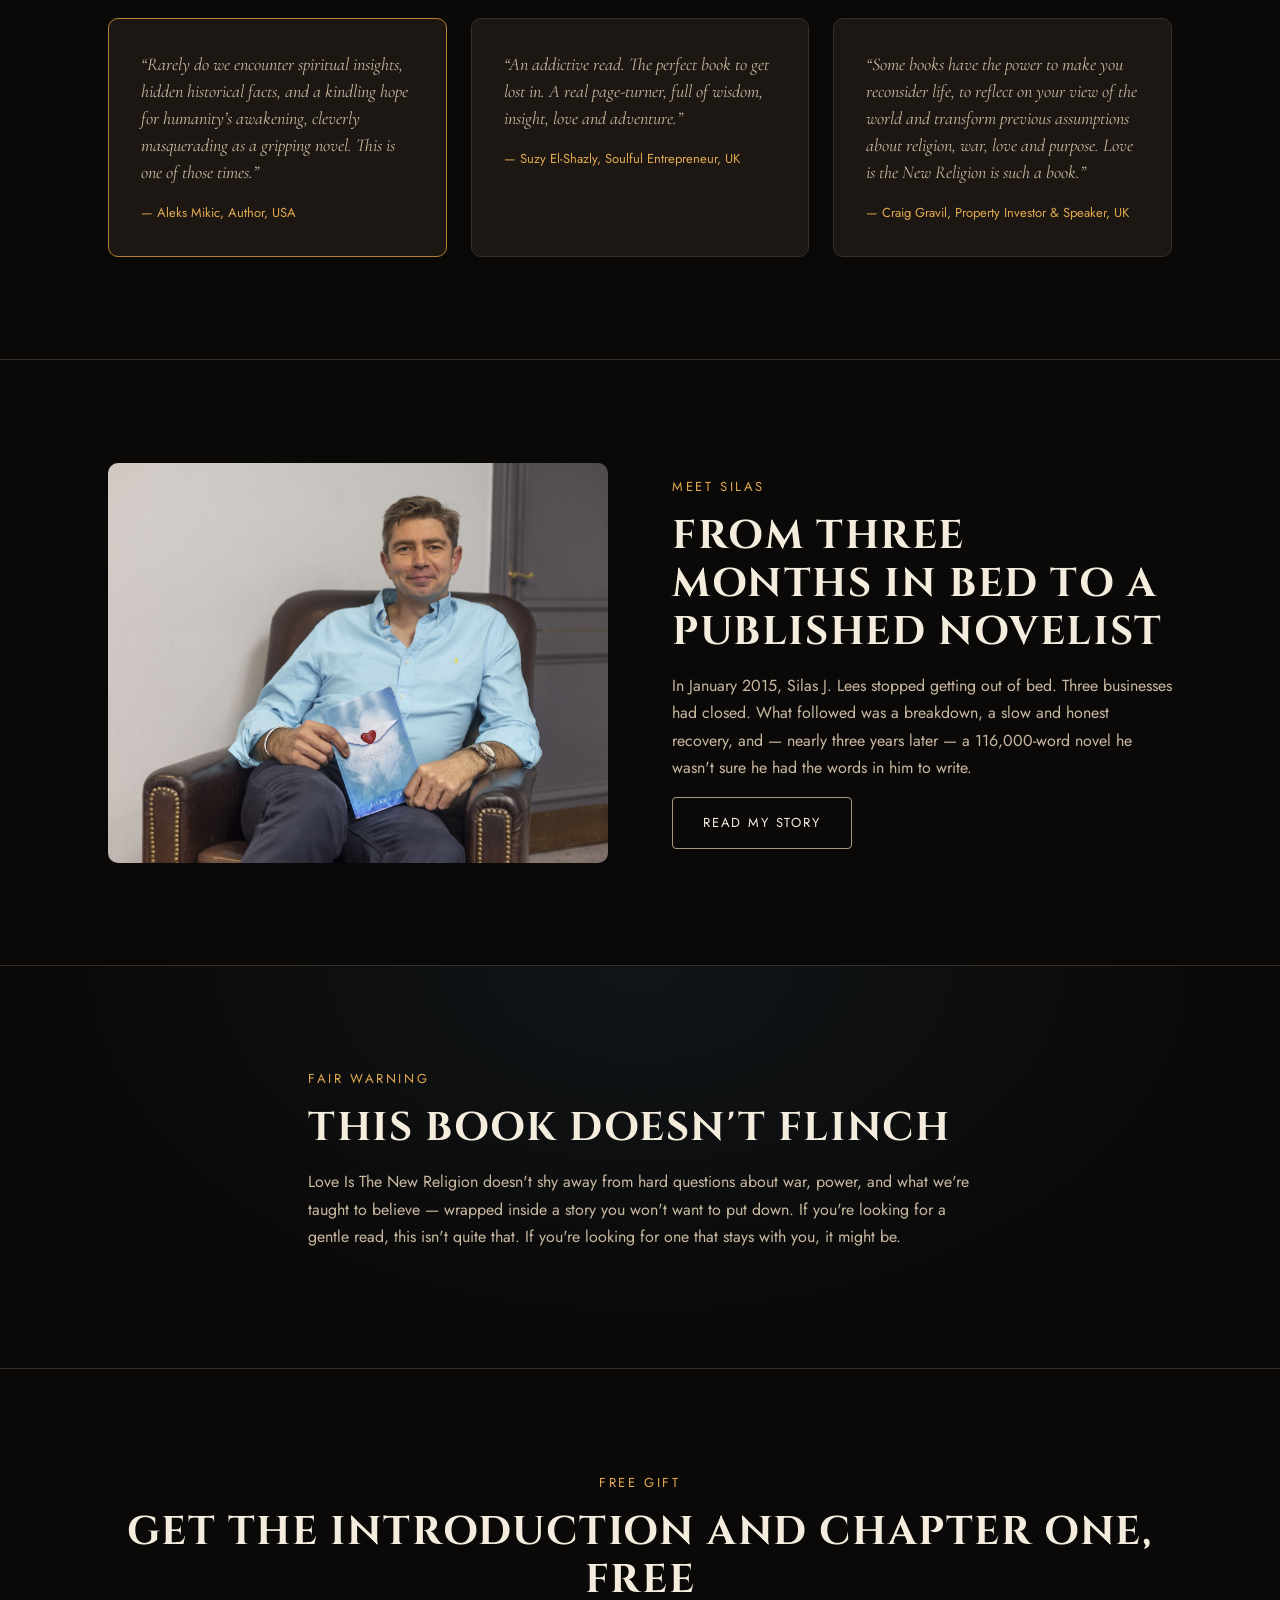
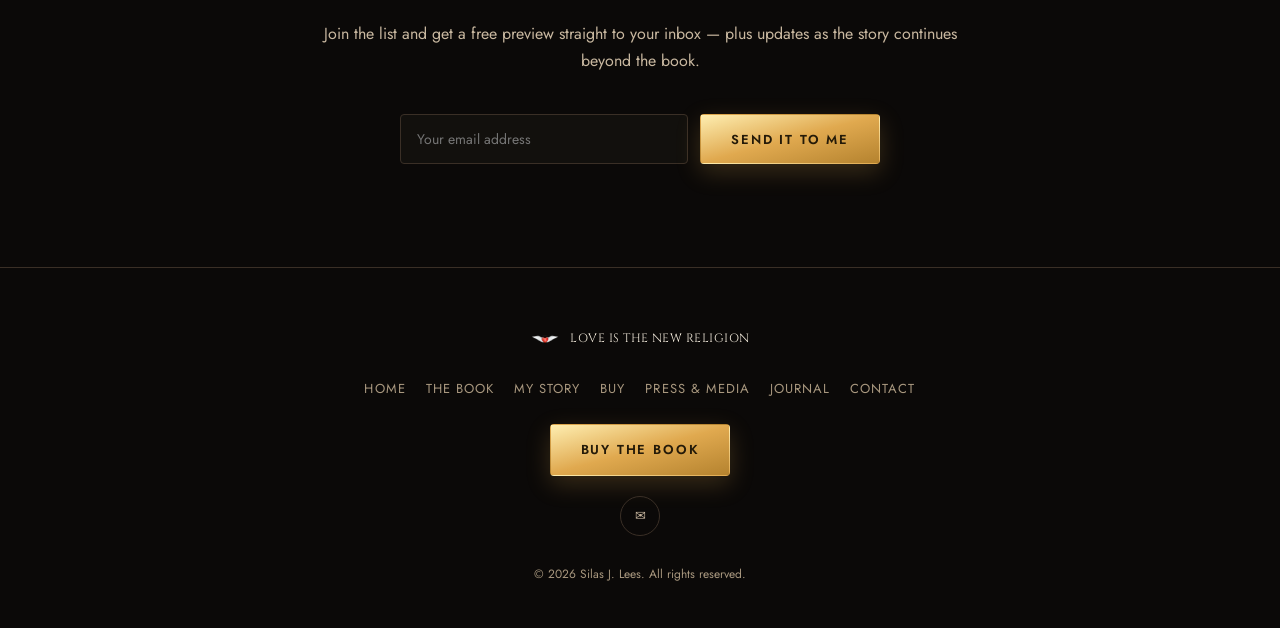
==== commit 320c3b2b: "Add full front-matter praise quotes (Aleks Mikic, Suzy El-Shazly, Craig Gravil, Dawattie Basdeo)" ====
--- a/index.html
+++ b/index.html
@@ -57,18 +57,9 @@
   <div class="wrap">
     <p class="eyebrow" style="text-align:center;">Praise</p>
     <div class="grid grid-3">
-      <div class="card card-gold quote-card">
-        <p class="editorial">&ldquo;Rarely do we encounter spiritual insights, hidden historical facts, and a kindling hope for humanity's awakening that is cleverly masquerading as a gripping novel.&rdquo;</p>
-        <p class="attr">&mdash; Aleks Mikic, Author, USA</p>
-      </div>
-      <div class="card quote-card">
-        <p class="editorial">&ldquo;I'm not a reader of fiction, but this book hit just the right balance of an immersive story that can transport you to another place fast, while still being packed with bite-sizable and useable wisdom and insight.&rdquo;</p>
-        <p class="attr">&mdash; Suzy, Amazon Review</p>
-      </div>
-      <div class="card quote-card">
-        <p class="editorial">&ldquo;This book will validate the findings of an awakening Being from various levels, and for those who are trapped in the matrix of fear, it could provide a good starting point to open up to the true energy of Love.&rdquo;</p>
-        <p class="attr">&mdash; Jo Lomax, Therapist &amp; Radio Host</p>
-      </div>
+      <div class="card card-gold quote-card"><p class="editorial">&ldquo;Rarely do we encounter spiritual insights, hidden historical facts, and a kindling hope for humanity&rsquo;s awakening, cleverly masquerading as a gripping novel. This is one of those times.&rdquo;</p><p class="attr">&mdash; Aleks Mikic, Author, USA</p></div>
+      <div class="card quote-card"><p class="editorial">&ldquo;An addictive read. The perfect book to get lost in. A real page-turner, full of wisdom, insight, love and adventure.&rdquo;</p><p class="attr">&mdash; Suzy El-Shazly, Soulful Entrepreneur, UK</p></div>
+      <div class="card quote-card"><p class="editorial">&ldquo;Some books have the power to make you reconsider life, to reflect on your view of the world and transform previous assumptions about religion, war, love and purpose. Love is the New Religion is such a book.&rdquo;</p><p class="attr">&mdash; Craig Gravil, Property Investor &amp; Speaker, UK</p></div>
     </div>
   </div>
 </section>
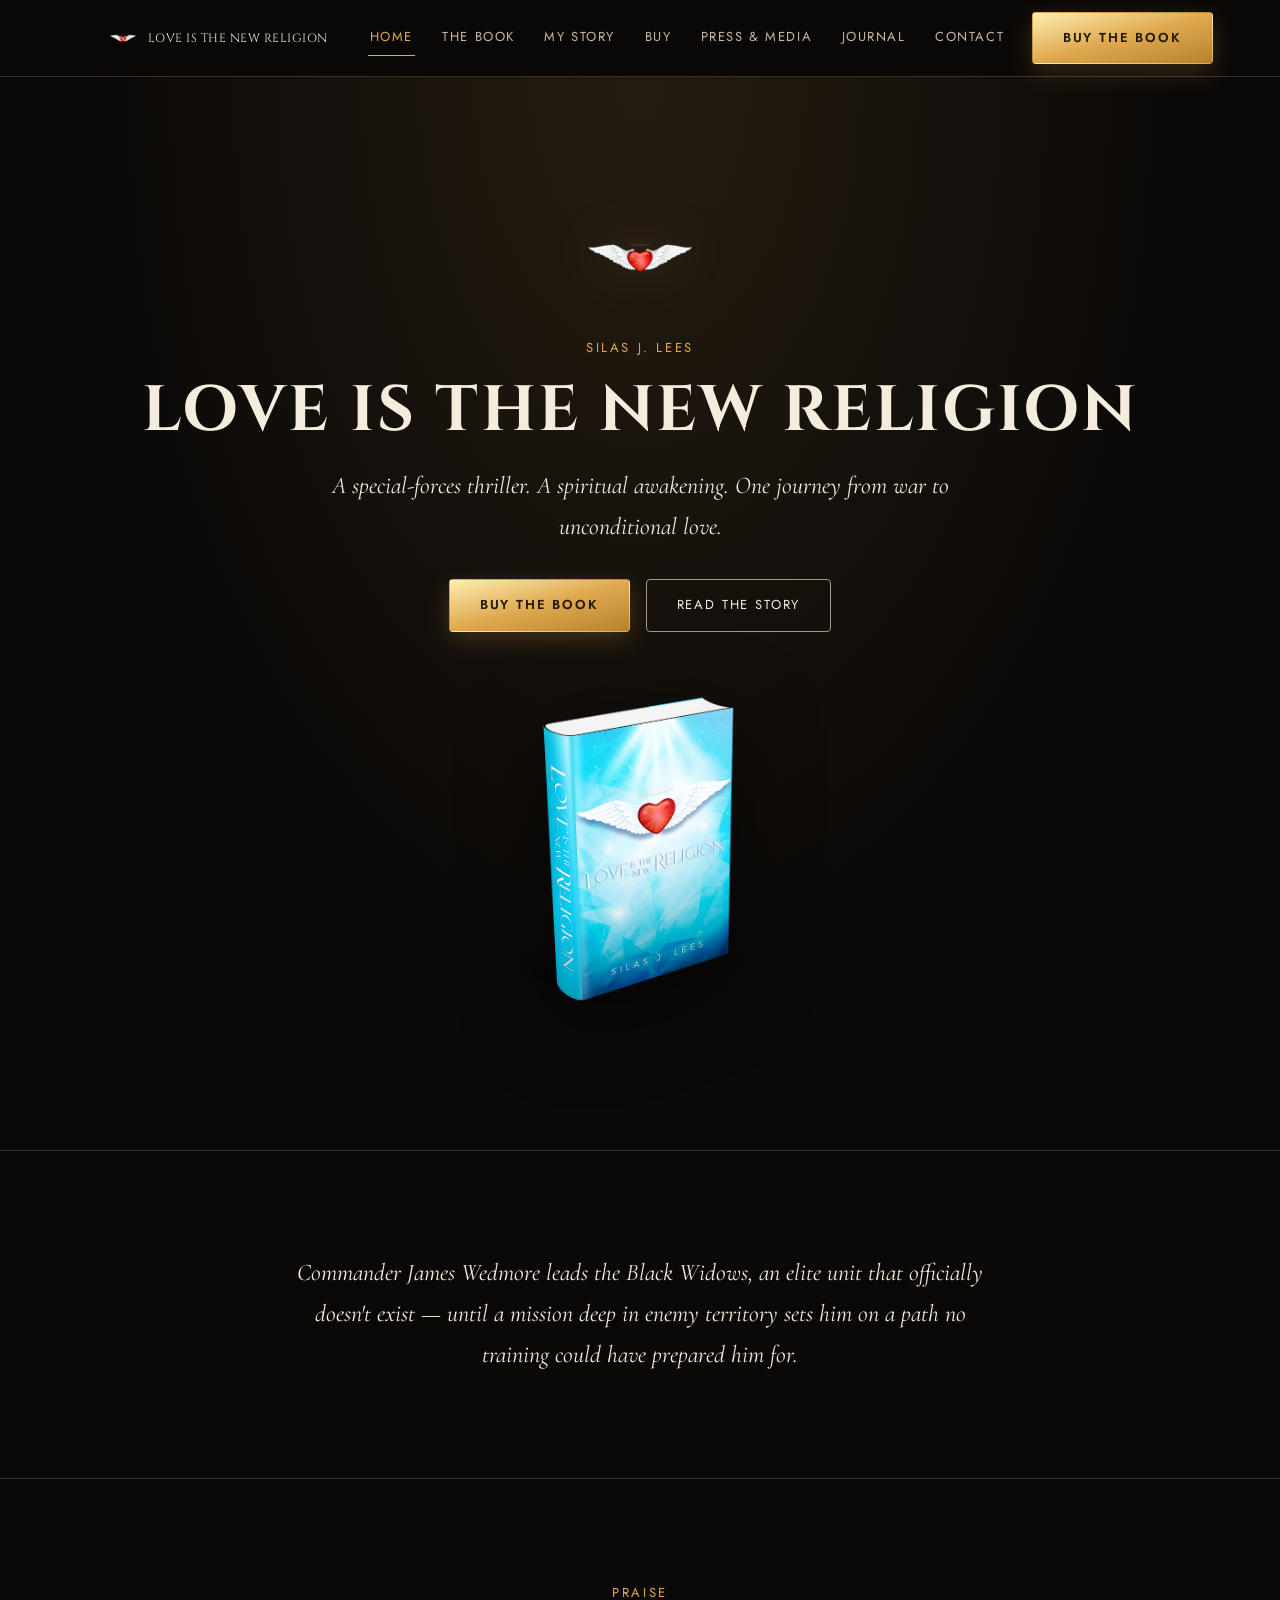
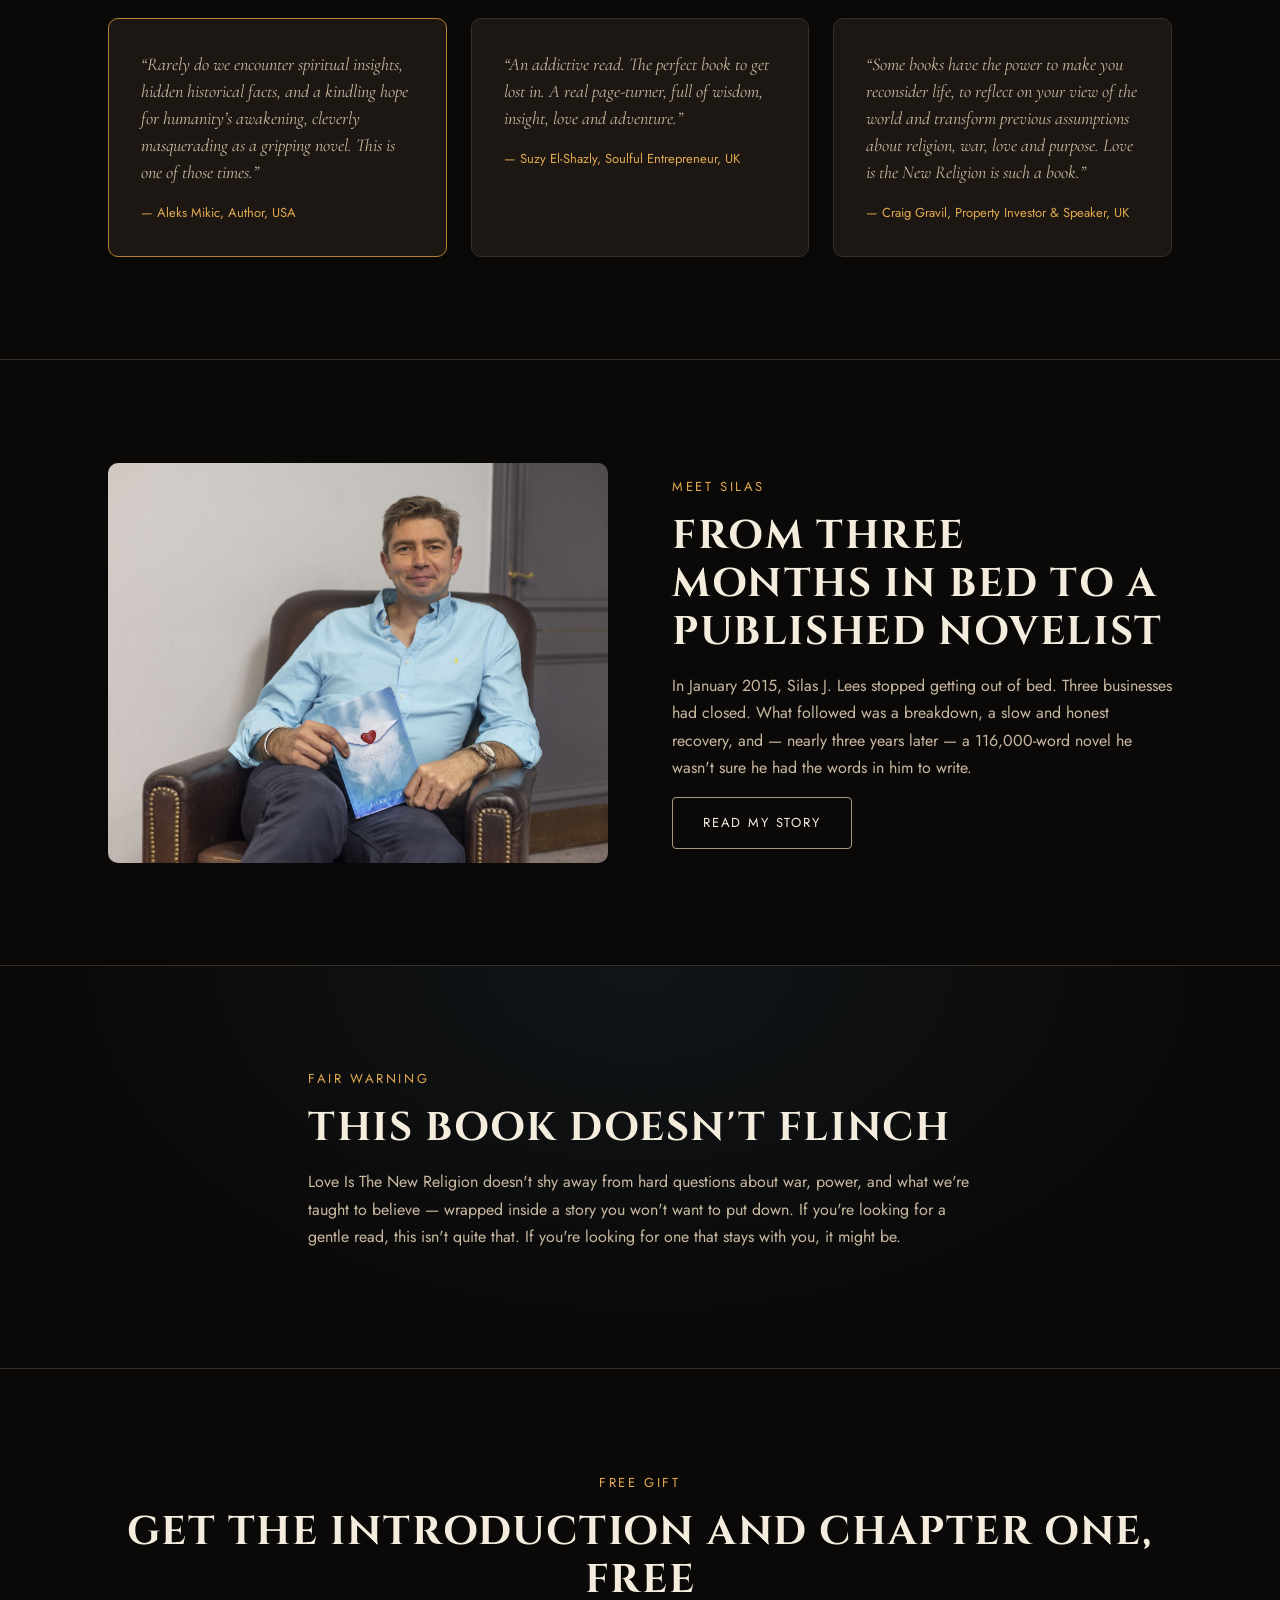
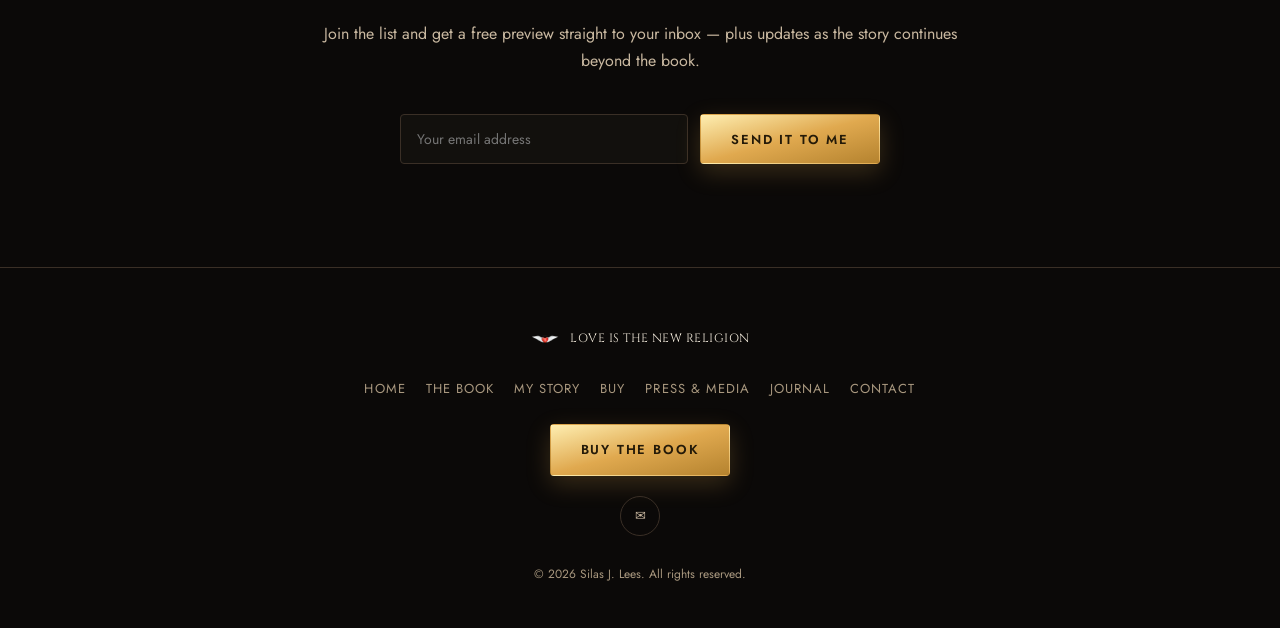
==== commit 5d8fc327: "Header spacing fix, live author bio, real Amazon paperback/Kindle links, praise section reorder + di" ====
--- a/index.html
+++ b/index.html
@@ -57,7 +57,7 @@
   <div class="wrap">
     <p class="eyebrow" style="text-align:center;">Praise</p>
     <div class="grid grid-3">
-      <div class="card card-gold quote-card"><p class="editorial">&ldquo;Rarely do we encounter spiritual insights, hidden historical facts, and a kindling hope for humanity&rsquo;s awakening, cleverly masquerading as a gripping novel. This is one of those times.&rdquo;</p><p class="attr">&mdash; Aleks Mikic, Author, USA</p></div>
+      <div class="card quote-card card-gold"><p class="editorial">&ldquo;Rarely do we encounter spiritual insights, hidden historical facts, and a kindling hope for humanity&rsquo;s awakening, cleverly masquerading as a gripping novel. This is one of those times.&rdquo;</p><p class="attr">&mdash; Aleks Mikic, Author, USA</p></div>
       <div class="card quote-card"><p class="editorial">&ldquo;An addictive read. The perfect book to get lost in. A real page-turner, full of wisdom, insight, love and adventure.&rdquo;</p><p class="attr">&mdash; Suzy El-Shazly, Soulful Entrepreneur, UK</p></div>
       <div class="card quote-card"><p class="editorial">&ldquo;Some books have the power to make you reconsider life, to reflect on your view of the world and transform previous assumptions about religion, war, love and purpose. Love is the New Religion is such a book.&rdquo;</p><p class="attr">&mdash; Craig Gravil, Property Investor &amp; Speaker, UK</p></div>
     </div>
--- a/assets/css/style.css
+++ b/assets/css/style.css
@@ -110,6 +110,7 @@
   display: flex;
   align-items: center;
   justify-content: space-between;
+  gap: 40px;
   height: 76px;
 }
 
@@ -255,6 +256,25 @@
 
 .quote-card p.editorial { font-size: 18px; margin: 0 0 16px; }
 .quote-card .attr { font-size: 13px; color: var(--gold-400); margin: 0; }
+
+.praise-grid {
+  display: grid;
+  grid-template-columns: repeat(3, 1fr);
+  gap: 24px;
+}
+.praise-grid .quote-card-wide {
+  grid-column: 1 / -1;
+  padding: 20px 32px;
+  display: flex;
+  align-items: center;
+  gap: 20px;
+  flex-wrap: wrap;
+}
+.praise-grid .quote-card-wide p.editorial { margin: 0; font-size: 17px; flex: 1; min-width: 240px; }
+.praise-grid .quote-card-wide p.attr { white-space: nowrap; }
+@media (max-width: 860px) {
+  .praise-grid { grid-template-columns: 1fr; }
+}
 
 /* ---------------- Hero ---------------- */
 
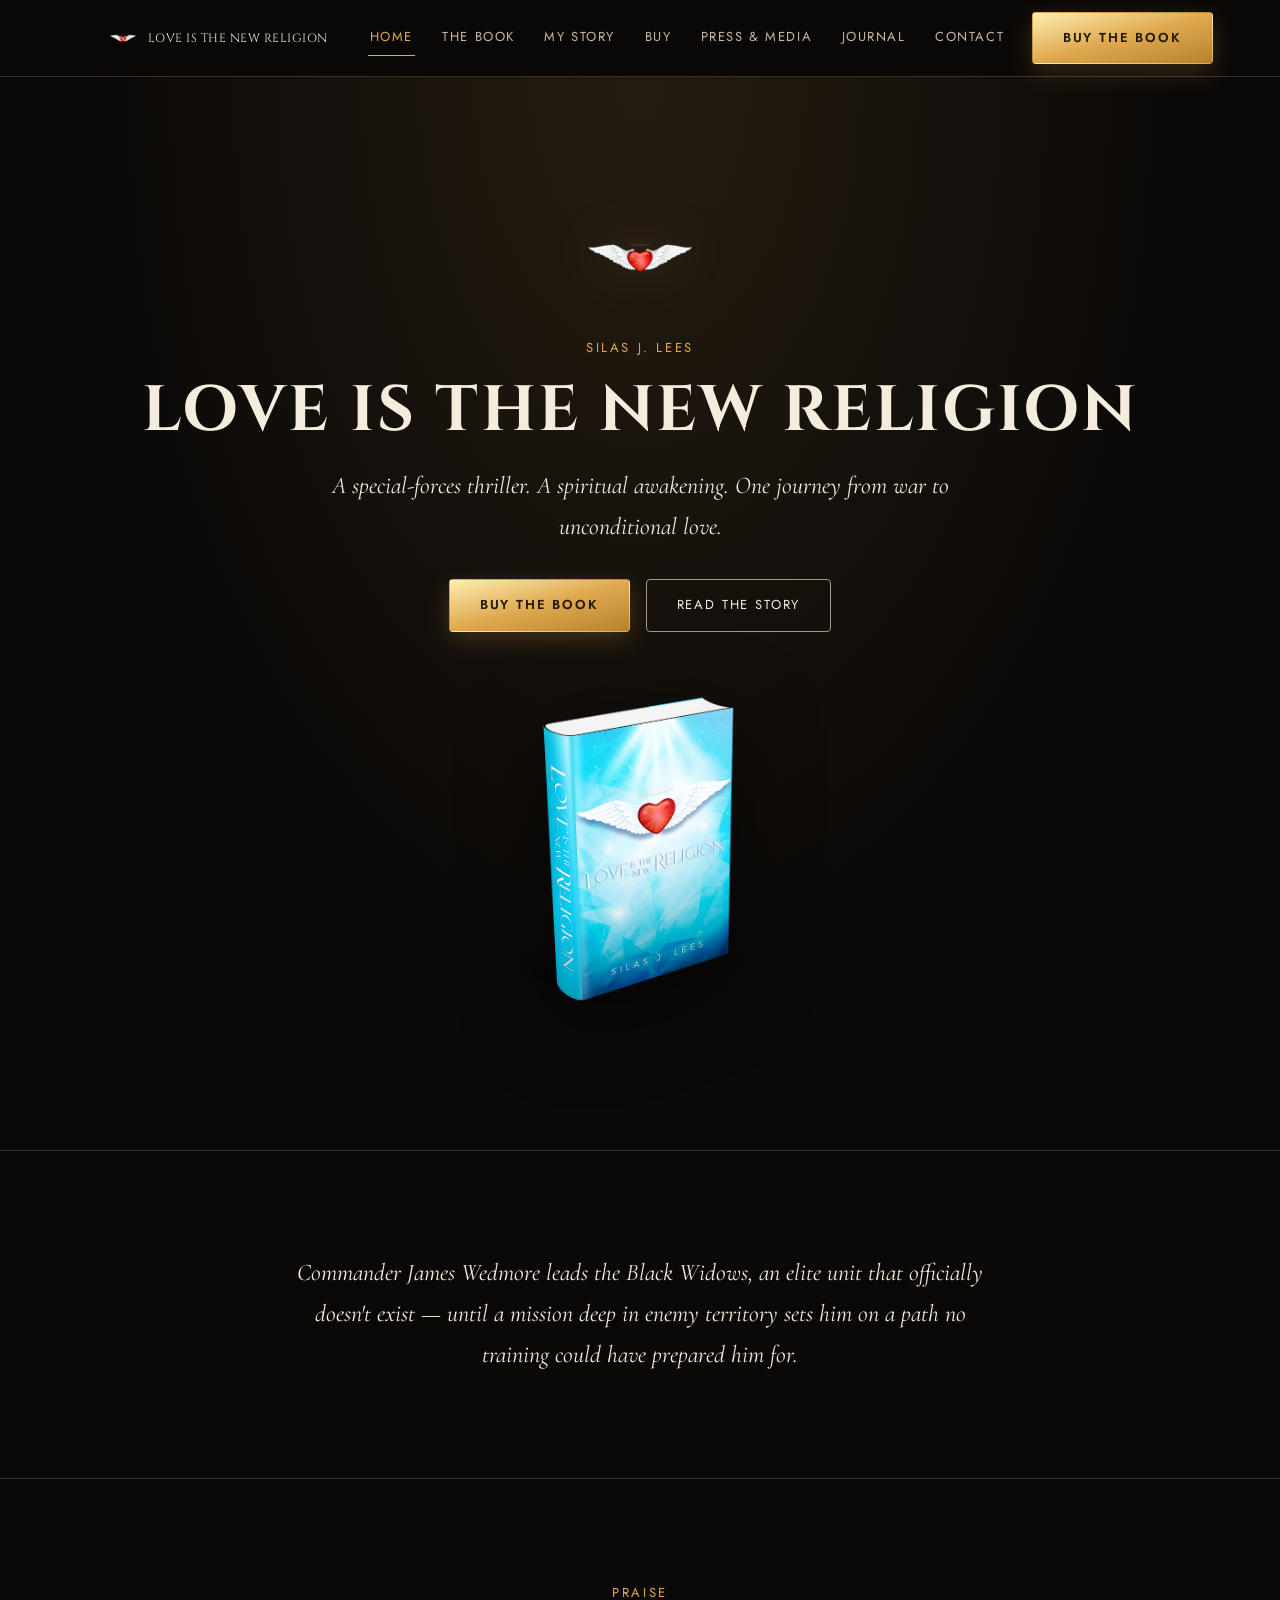
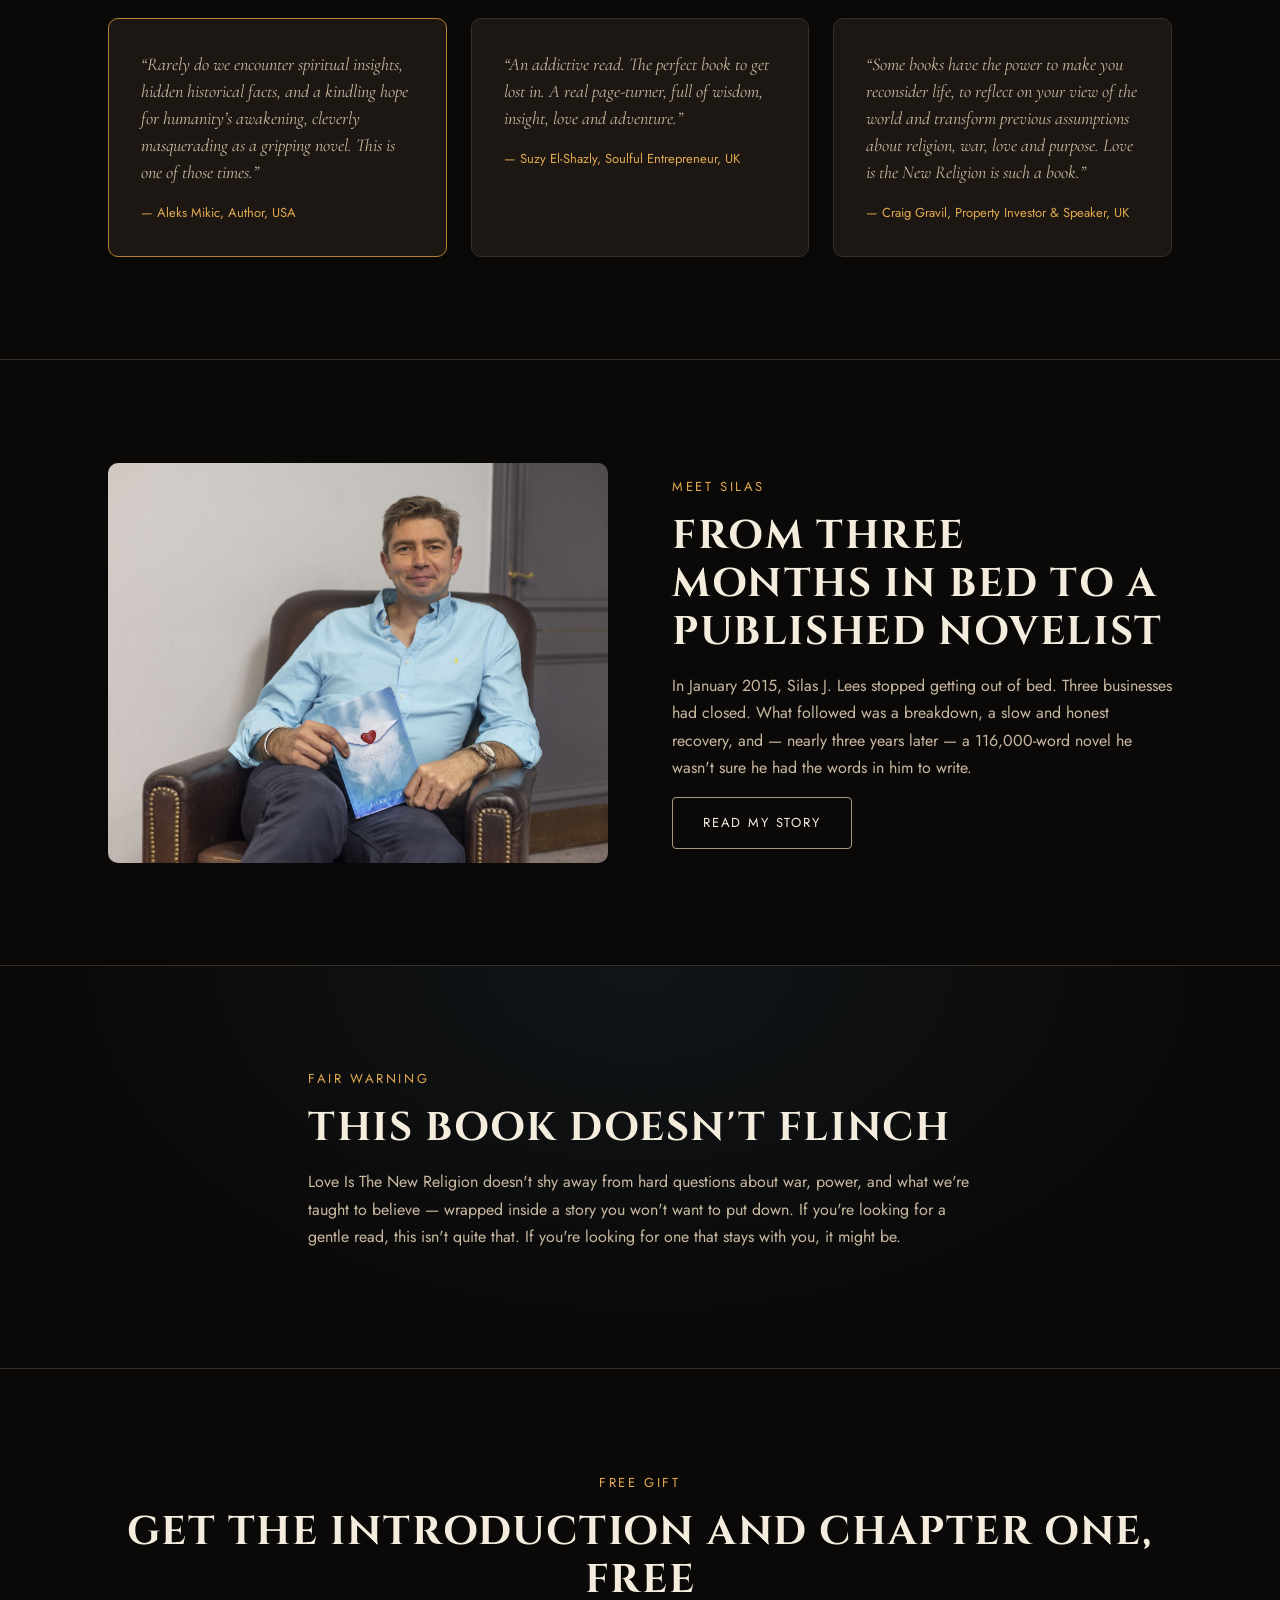
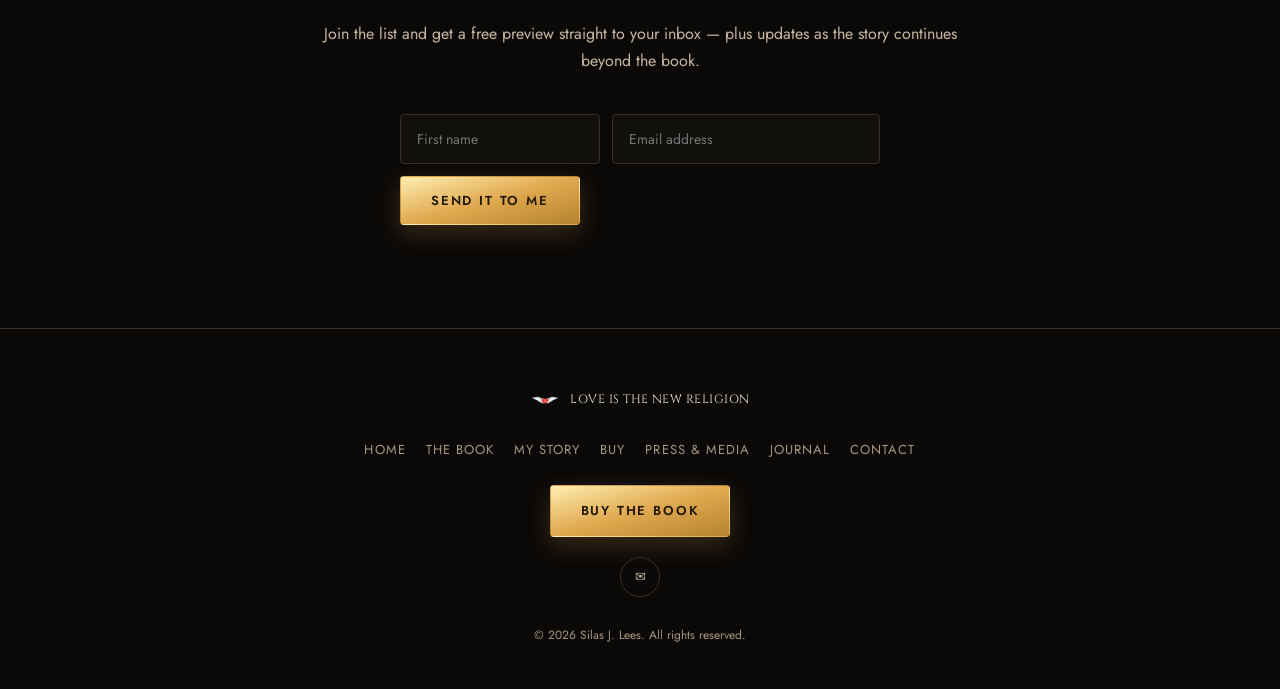
==== commit cf75bb74: "Wire newsletter signup forms to Mailchimp" ====
--- a/index.html
+++ b/index.html
@@ -91,11 +91,16 @@
     <p class="eyebrow">Free Gift</p>
     <h2>Get the Introduction and Chapter One, Free</h2>
     <p class="section-sub" style="margin-left:auto;margin-right:auto;">Join the list and get a free preview straight to your inbox &mdash; plus updates as the story continues beyond the book.</p>
-    <form class="signup" data-signup style="margin:0 auto;">
-      <input type="email" name="email" placeholder="Your email address" required aria-label="Email address">
-      <button type="submit" class="btn btn-primary">Send It to Me</button>
-      <p class="form-success">Thank you &mdash; check your inbox shortly.</p>
+    <div style="display:flex;justify-content:center;">
+      <form action="https://gmail.us16.list-manage.com/subscribe/post?u=afba59daa10fdefef471d9d58&amp;id=3c5a6eca56&amp;f_id=003b28e1f0" method="post" id="mc-embedded-subscribe-form-home" name="mc-embedded-subscribe-form" class="signup" target="_blank" novalidate>
+      <input type="text" name="FNAME" class="field" placeholder="First name" required style="max-width:160px;">
+      <input type="email" name="EMAIL" class="field" placeholder="Email address" required>
+      <div aria-hidden="true" style="position:absolute;left:-5000px;">
+        <input type="text" name="b_afba59daa10fdefef471d9d58_3c5a6eca56" tabindex="-1" value="">
+      </div>
+      <button type="submit" name="subscribe" class="btn btn-primary">Send It to Me</button>
     </form>
+    </div>
   </div>
 </section>
 <footer class="site-footer">
